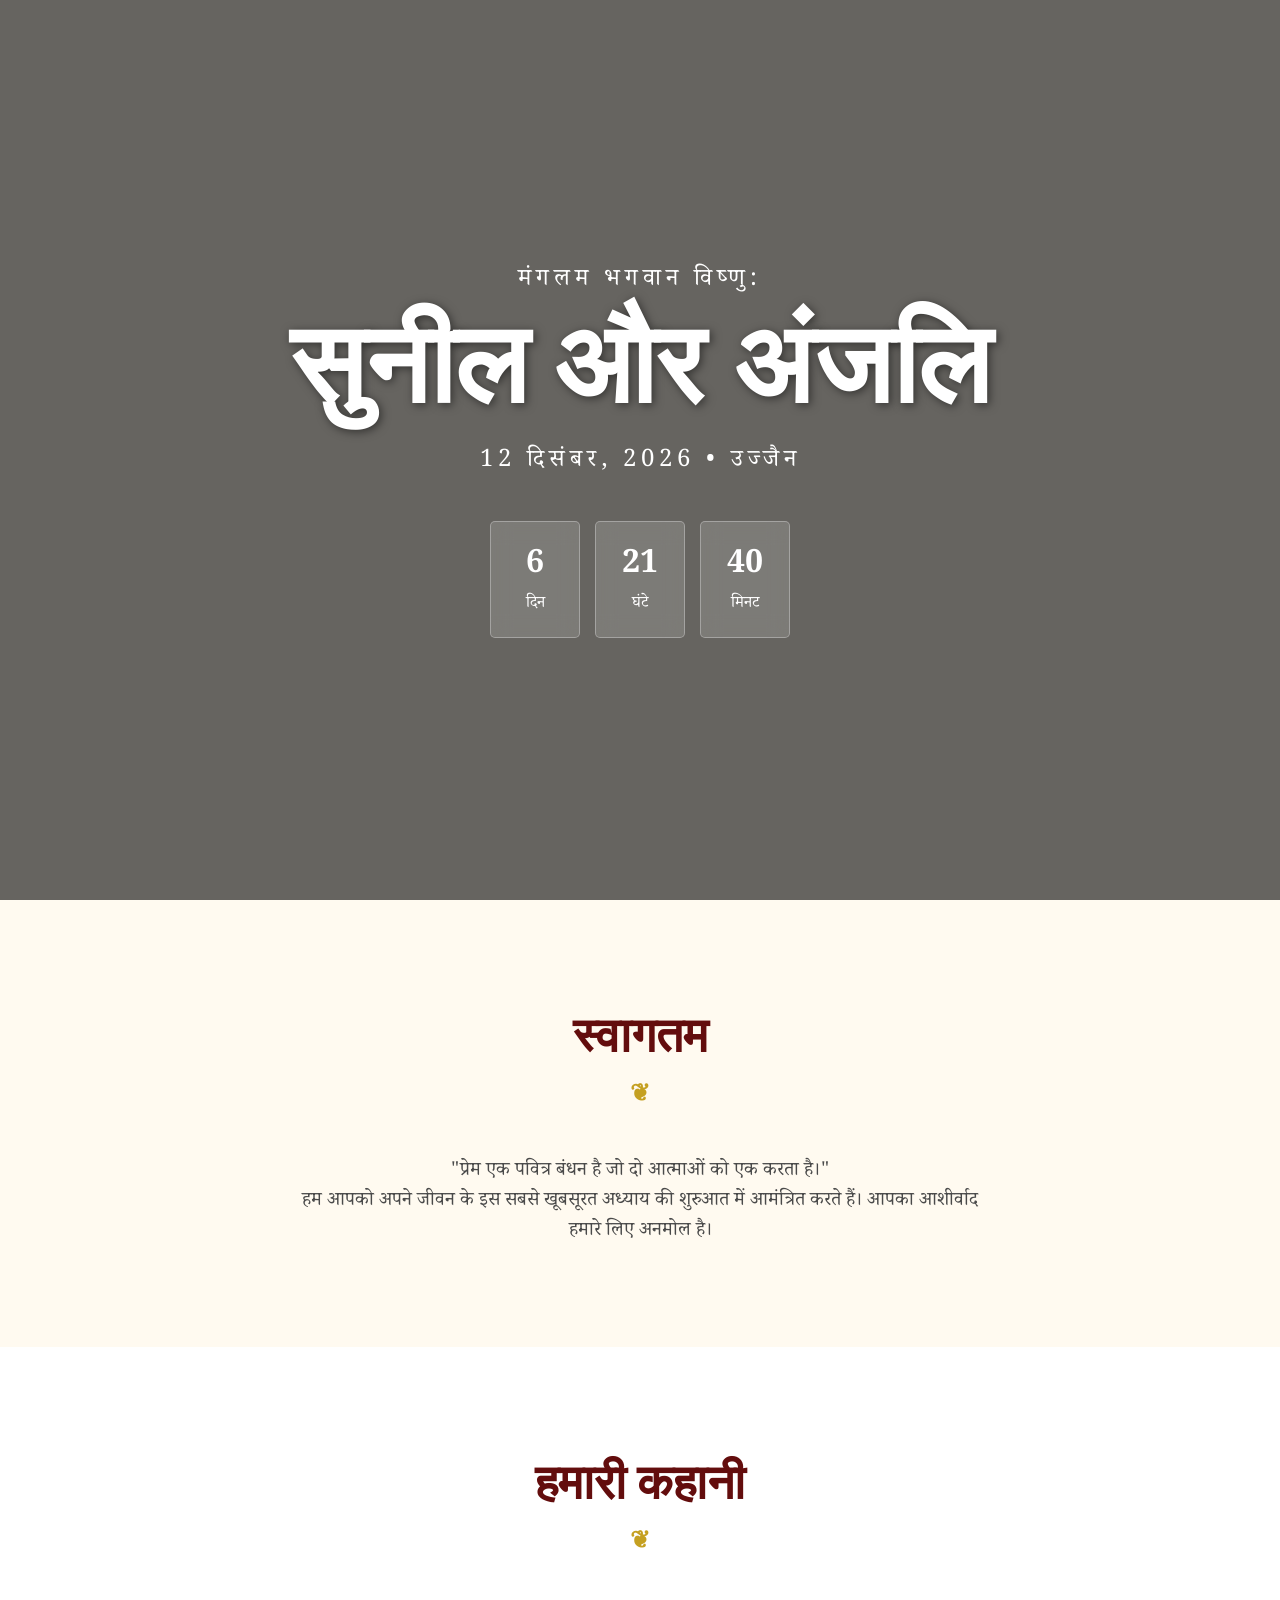
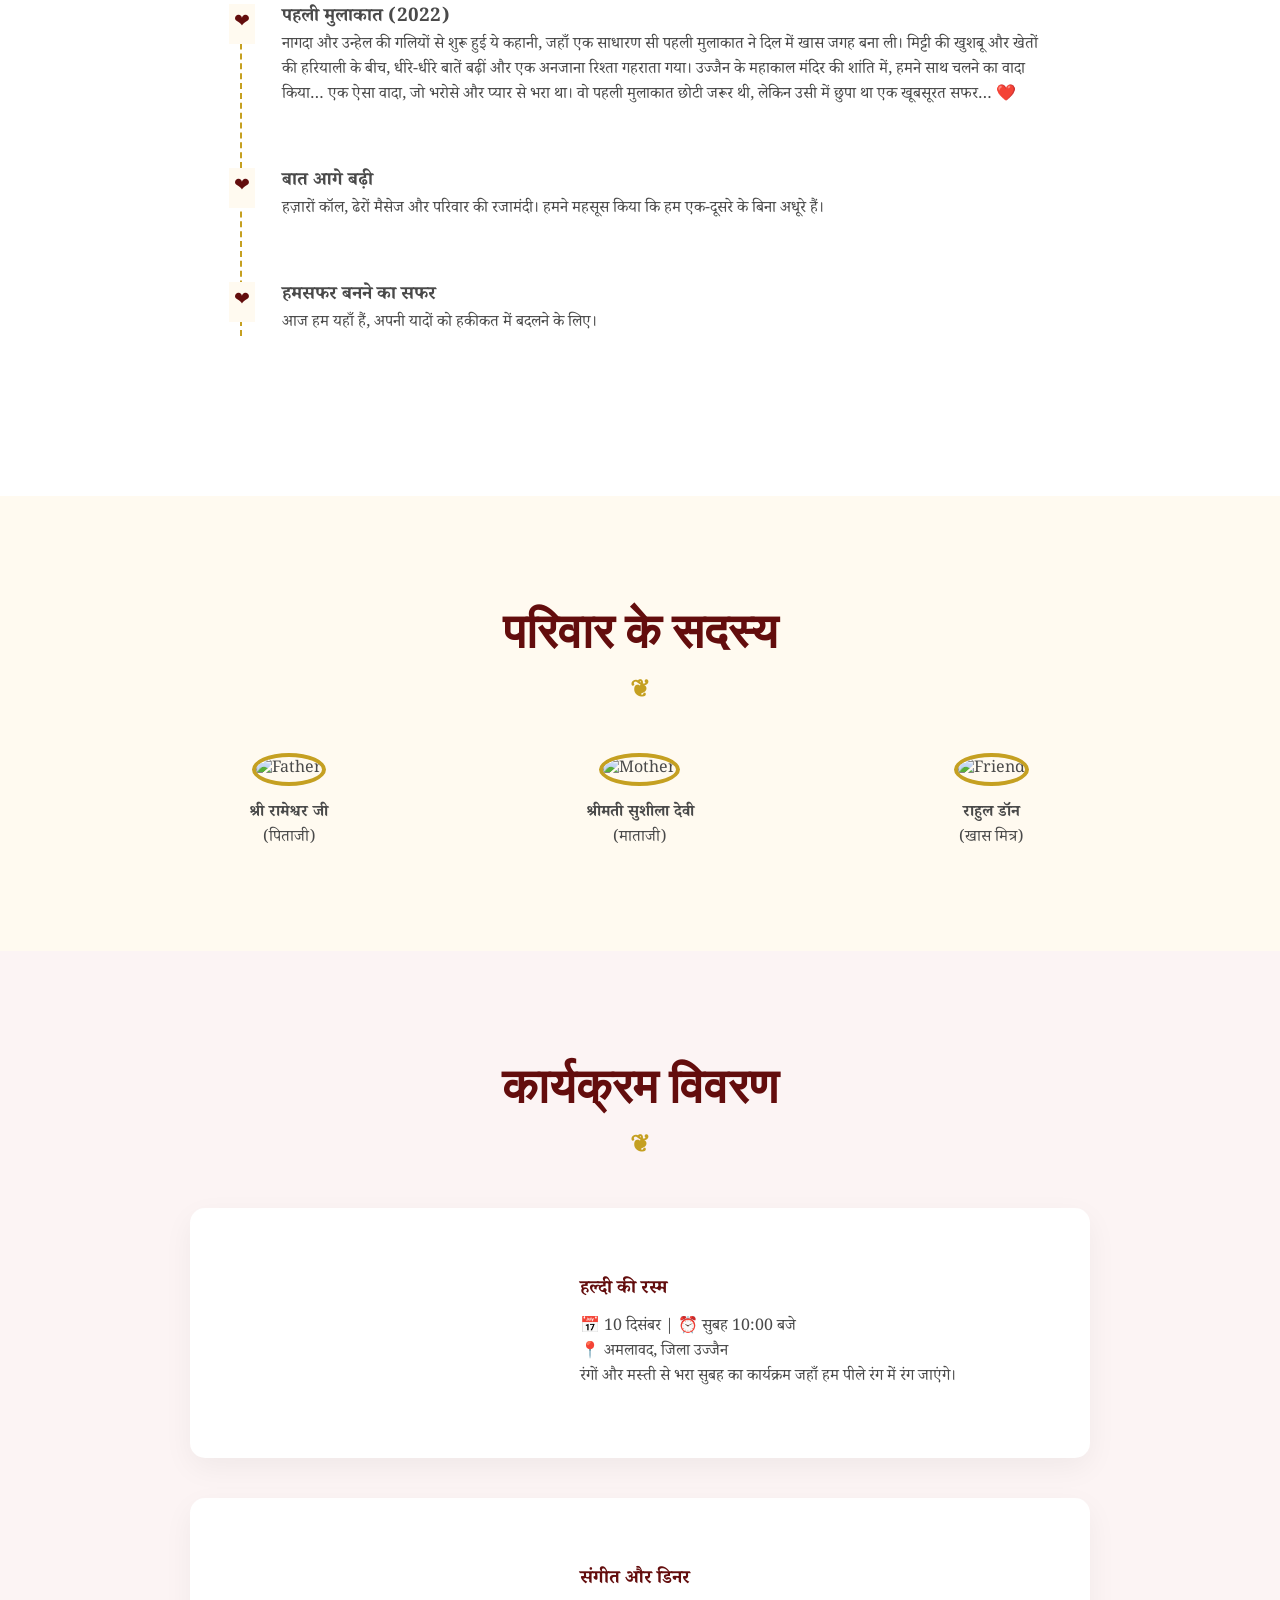
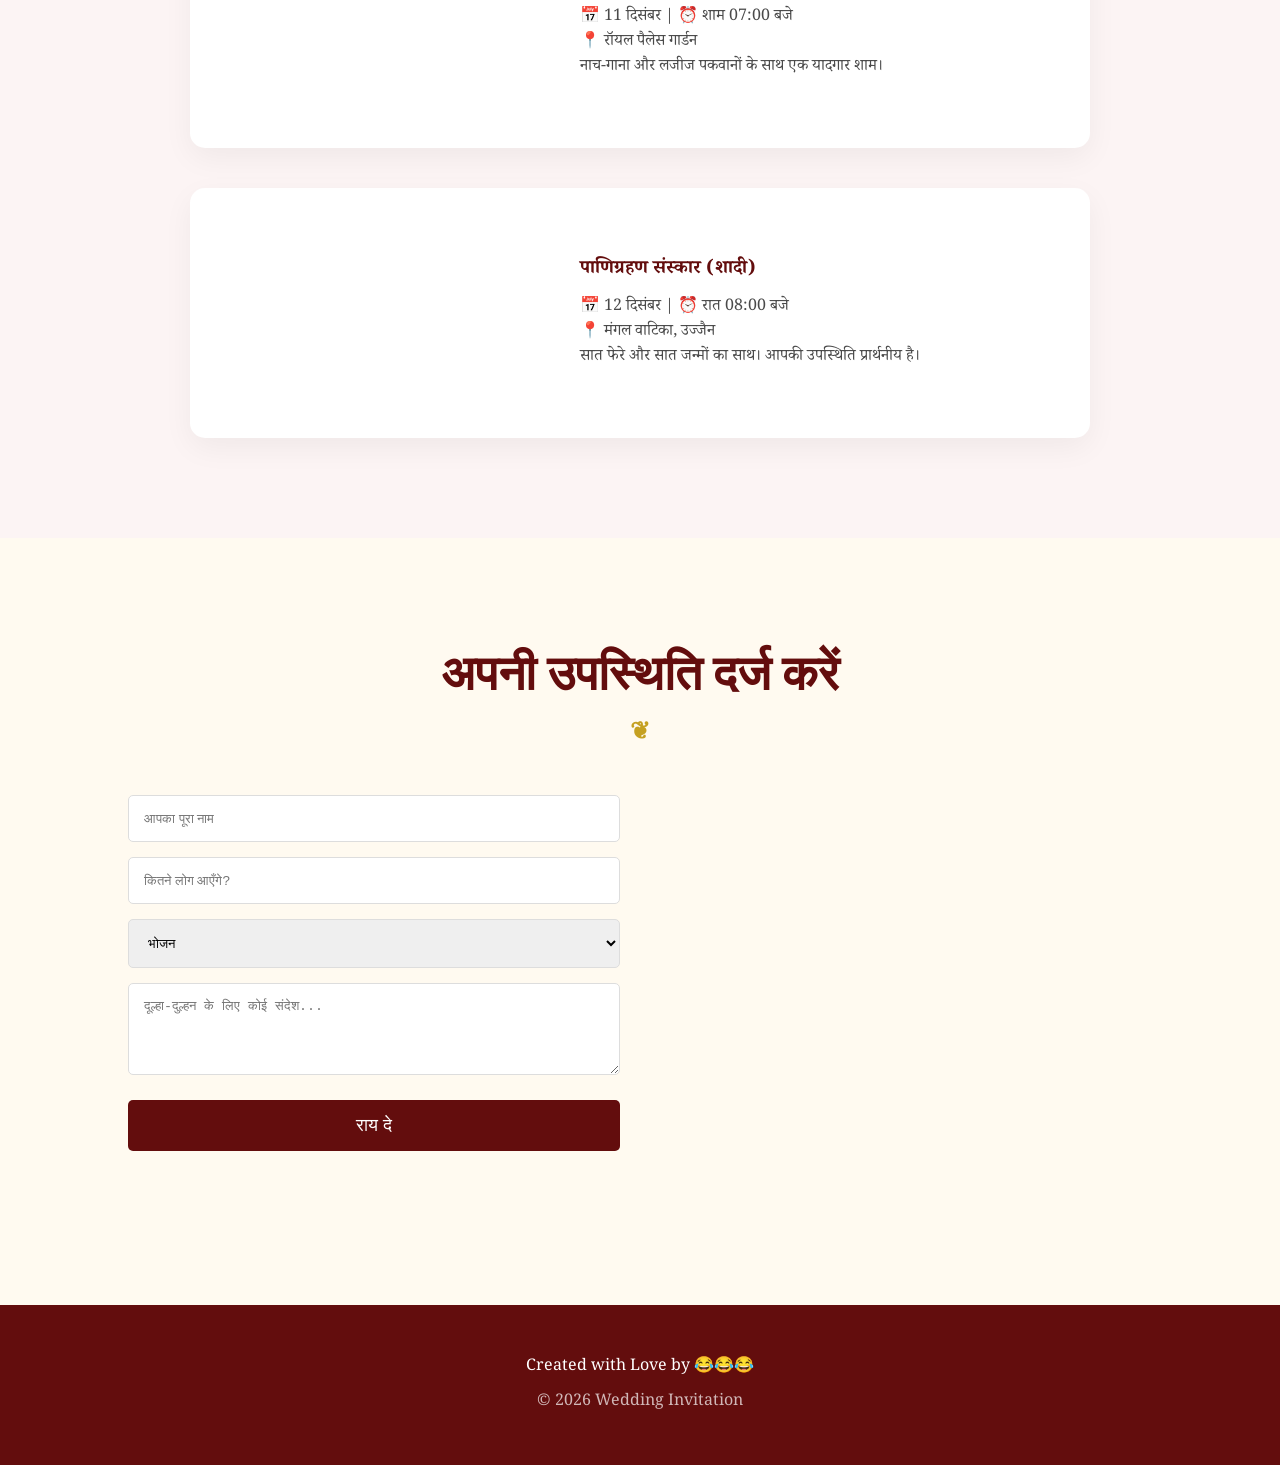
==== index.html @ eeb34772 "Update index.html" ====
<!DOCTYPE html>
<html lang="hi">
<head>
    <meta charset="UTF-8">
    <meta name="viewport" content="width=device-width, initial-scale=1.0">
    <title>The Royal Wedding | Sunil Weds Anjali</title>
    
    <link href="https://fonts.googleapis.com/css2?family=Dancing+Script:wght@700&family=Playfair+Display:ital,wght@0,400;0,700;1,400&family=Noto+Serif+Devanagari:wght@400;700&display=swap" rel="stylesheet">

    <style>
        :root {
            --royal-gold: #C5A021;
            --deep-maroon: #630d0d;
            --cream: #fffaf0;
            --text-gray: #4a4a4a;
        }

        * { margin: 0; padding: 0; box-sizing: border-box; }

        body {
            font-family: 'Noto Serif Devanagari', serif;
            background-color: var(--cream);
            color: var(--text-gray);
            overflow-x: hidden;
            scroll-behavior: smooth;
        }

        /* --- HERO SECTION --- */
        .hero {
            height: 100vh;
            background: linear-gradient(rgba(0,0,0,0.6), rgba(0,0,0,0.6)), 
                        url('https://images.unsplash.com/photo-1519225421980-715cb0215aed?auto=format&fit=crop&w=1500&q=80') center/cover no-repeat fixed;
            display: flex;
            flex-direction: column;
            justify-content: center;
            align-items: center;
            text-align: center;
            color: white;
        }

        .hero h1 {
            font-family: 'Dancing Script', cursive;
            font-size: clamp(3.5rem, 12vw, 7rem);
            margin-bottom: 10px;
            text-shadow: 2px 2px 10px rgba(0,0,0,0.5);
        }

        .hero p { font-size: 1.5rem; letter-spacing: 5px; text-transform: uppercase; }

        /* --- COUNTDOWN --- */
        .countdown-container {
            display: flex;
            gap: 15px;
            margin-top: 40px;
        }
        .time-box {
            background: rgba(255, 255, 255, 0.15);
            padding: 20px;
            border-radius: 5px;
            border: 1px solid rgba(255,255,255,0.3);
            backdrop-filter: blur(10px);
            min-width: 90px;
        }
        .time-box span { font-size: 2rem; font-weight: bold; display: block; }

        /* --- SECTIONS --- */
        section { padding: 100px 10% ; text-align: center; }
        .section-title {
            font-family: 'Playfair Display', serif;
            font-size: 3rem;
            color: var(--deep-maroon);
            margin-bottom: 50px;
        }
        .section-title::after {
            content: "❦";
            display: block;
            font-size: 1.5rem;
            color: var(--royal-gold);
            margin-top: 10px;
        }

        /* --- STORY TIMELINE --- */
        .story-container {
            max-width: 800px;
            margin: auto;
            border-left: 2px dashed var(--royal-gold);
            padding-left: 40px;
            text-align: left;
        }
        .story-item { margin-bottom: 60px; position: relative; }
        .story-item::before {
            content: "❤";
            position: absolute;
            left: -53px;
            top: 0;
            background: var(--cream);
            color: var(--deep-maroon);
            padding: 5px;
            font-size: 1.2rem;
        }

        /* --- FAMILY SECTION --- */
        .family-grid {
            display: grid;
            grid-template-columns: repeat(auto-fit, minmax(200px, 1fr));
            gap: 30px;
        }
        .family-card img {
            width: 150px;
            height: 150px;
            border-radius: 50%;
            border: 4px solid var(--royal-gold);
            margin-bottom: 15px;
            object-fit: cover;
        }

        /* --- EVENTS (LONG LIST) --- */
        .event-list {
            display: flex;
            flex-direction: column;
            gap: 40px;
            max-width: 900px;
            margin: auto;
        }
        .event-row {
            display: flex;
            align-items: center;
            background: white;
            border-radius: 15px;
            overflow: hidden;
            box-shadow: 0 10px 30px rgba(0,0,0,0.05);
            transition: 0.4s;
        }
        .event-row:hover { transform: scale(1.02); }
        .event-img { width: 40%; height: 250px; background: #ddd; }
        .event-info { padding: 30px; text-align: left; width: 60%; }
        .event-info h3 { color: var(--deep-maroon); margin-bottom: 10px; }

        /* --- FORM & MAP --- */
        .contact-flex {
            display: flex;
            flex-wrap: wrap;
            gap: 40px;
            margin-top: 50px;
        }
        .form-side, .map-side { flex: 1; min-width: 300px; }
        input, select, textarea {
            width: 100%; padding: 15px; margin-bottom: 15px;
            border: 1px solid #ddd; border-radius: 5px;
        }
        .btn-submit {
            background: var(--deep-maroon); color: white;
            border: none; padding: 15px 40px; font-size: 1.1rem;
            cursor: pointer; border-radius: 5px; width: 100%;
        }

        /* Mobile Adjustments */
        @media (max-width: 768px) {
            .event-row { flex-direction: column; }
            .event-img, .event-info { width: 100%; }
            .hero h1 { font-size: 3rem; }
        }
    </style>
</head>
<body>

    <header class="hero">
        <p>मंगलम भगवान विष्णु:</p>
        <h1>सुनील और अंजलि</h1>
        <p>12 दिसंबर, 2026 • उज्जैन</p>
        
        <div class="countdown-container">
            <div class="time-box"><span id="days">00</span>दिन</div>
            <div class="time-box"><span id="hours">00</span>घंटे</div>
            <div class="time-box"><span id="mins">00</span>मिनट</div>
        </div>
    </header>

    <section>
        <h2 class="section-title">स्वागतम</h2>
        <p style="font-size: 1.2rem; max-width: 700px; margin: auto;">
            "प्रेम एक पवित्र बंधन है जो दो आत्माओं को एक करता है।" <br>
            हम आपको अपने जीवन के इस सबसे खूबसूरत अध्याय की शुरुआत में आमंत्रित करते हैं। 
            आपका आशीर्वाद हमारे लिए अनमोल है।
        </p>
    </section>

    <section style="background-color: #fff;">
        <h2 class="section-title">हमारी कहानी</h2>
        <div class="story-container">
            <div class="story-item">
                <h3>पहली मुलाकात (2022)</h3>
                <p>नागदा और उन्हेल की गलियों से शुरू हुई ये कहानी,
जहाँ एक साधारण सी पहली मुलाकात ने दिल में खास जगह बना ली।
मिट्टी की खुशबू और खेतों की हरियाली के बीच,
धीरे-धीरे बातें बढ़ीं और एक अनजाना रिश्ता गहराता गया।
उज्जैन के महाकाल मंदिर की शांति में,
हमने साथ चलने का वादा किया…
एक ऐसा वादा, जो भरोसे और प्यार से भरा था।
वो पहली मुलाकात छोटी जरूर थी,
लेकिन उसी में छुपा था एक खूबसूरत सफर… ❤️</p>
            </div>
            <div class="story-item">
                <h3>बात आगे बढ़ी</h3>
                <p>हज़ारों कॉल, ढेरों मैसेज और परिवार की रजामंदी। हमने महसूस किया कि हम एक-दूसरे के बिना अधूरे हैं।</p>
            </div>
            <div class="story-item">
                <h3>हमसफर बनने का सफर</h3>
                <p>आज हम यहाँ हैं, अपनी यादों को हकीकत में बदलने के लिए।</p>
            </div>
        </div>
    </section>

    <section>
        <h2 class="section-title">परिवार के सदस्य</h2>
        <div class="family-grid">
            <div class="family-card">
                <img src="https://via.placeholder.com/150" alt="Father">
                <h4>श्री रामेश्वर जी</h4>
                <p>(पिताजी)</p>
            </div>
            <div class="family-card">
                <img src="https://via.placeholder.com/150" alt="Mother">
                <h4>श्रीमती सुशीला देवी</h4>
                <p>(माताजी)</p>
            </div>
            <div class="family-card">
                <img src="https://via.placeholder.com/150" alt="Friend">
                <h4>राहुल डॉन</h4>
                <p>(खास मित्र)</p>
            </div>
        </div>
    </section>

    <section style="background-color: #fcf4f4;">
        <h2 class="section-title">कार्यक्रम विवरण</h2>
        <div class="event-list">
            
            <div class="event-row">
                <div class="event-img" style="background: url('https://images.unsplash.com/photo-1595191151601-246acc4467ec?auto=format&fit=crop&w=500&q=80') center/cover;"></div>
                <div class="event-info">
                    <h3>हल्दी की रस्म</h3>
                    <p>📅 10 दिसंबर | ⏰ सुबह 10:00 बजे</p>
                    <p>📍 अमलावद, जिला उज्जैन</p>
                    <p>रंगों और मस्ती से भरा सुबह का कार्यक्रम जहाँ हम पीले रंग में रंग जाएंगे।</p>
                </div>
            </div>

            <div class="event-row">
                <div class="event-img" style="background: url('https://images.unsplash.com/photo-1519225421980-715cb0215aed?auto=format&fit=crop&w=500&q=80') center/cover;"></div>
                <div class="event-info">
                    <h3>संगीत और डिनर</h3>
                    <p>📅 11 दिसंबर | ⏰ शाम 07:00 बजे</p>
                    <p>📍 रॉयल पैलेस गार्डन</p>
                    <p>नाच-गाना और लजीज पकवानों के साथ एक यादगार शाम।</p>
                </div>
            </div>

            <div class="event-row">
                <div class="event-img" style="background: url('https://images.unsplash.com/photo-1583939003579-730e3918a45a?auto=format&fit=crop&w=500&q=80') center/cover;"></div>
                <div class="event-info">
                    <h3>पाणिग्रहण संस्कार (शादी)</h3>
                    <p>📅 12 दिसंबर | ⏰ रात 08:00 बजे</p>
                    <p>📍 मंगल वाटिका, उज्जैन</p>
                    <p>सात फेरे और सात जन्मों का साथ। आपकी उपस्थिति प्रार्थनीय है।</p>
                </div>
            </div>

        </div>
    </section>

    <section>
        <h2 class="section-title">अपनी उपस्थिति दर्ज करें</h2>
        <div class="contact-flex">
            <div class="form-side">
                <form id="rsvpForm">
                    <input type="text" placeholder="आपका पूरा नाम" required>
                    <input type="number" placeholder="कितने लोग आएँगे?" required>
                    <select>
                        <option value="Vegetarian">भोजन</option>
                        <option value="Non-Veg">कोई अन्य प्राथमिकता</option>
                    </select>
                    <textarea rows="4" placeholder="दूल्हा-दुल्हन के लिए कोई संदेश..."></textarea>
                    <button type="submit" class="btn-submit">राय दे</button>
                </form>
            </div>
            <div class="map-side">
                <iframe src="https://www.google.com/maps/embed?pb=!1m18!1m12!1m3!1d3671.325519253488!2d75.7600!3d23.1800!2m3!1f0!2f0!3f0!3m2!1i1024!2i768!4f13.1!3m3!1m2!1s0x3963740000000001%3A0x0!2zMjPCsDEwJzQ4LjAiTiA3NcKwNDUnMzYuMCJF!5e0!3m2!1sen!2sin!4v1600000000000!5m2!1sen!2sin" width="100%" height="400" style="border:0; border-radius: 10px;" allowfullscreen="" loading="lazy"></iframe>
            </div>
        </div>
    </section>

    <footer style="padding: 50px; background: var(--deep-maroon); color: white; text-align: center;">
        <p>Created with Love by <strong>😂😂😂</strong></p>
        <p style="margin-top: 10px; opacity: 0.7;">© 2026 Wedding Invitation</p>
    </footer>

    <script>
        // Countdown Logic
        const targetDate = new Date("Dec 12, 2026 20:00:00").getTime();

        setInterval(function() {
            const now = new Date().getTime();
            const diff = targetDate - now;

            const d = Math.floor(diff / (1000 * 60 * 60 * 24));
            const h = Math.floor((diff % (1000 * 60 * 60 * 24)) / (1000 * 60 * 60));
            const m = Math.floor((diff % (1000 * 60 * 60)) / (1000 * 60));

            document.getElementById("days").innerText = d;
            document.getElementById("hours").innerText = h;
            document.getElementById("mins").innerText = m;
        }, 1000);

        document.getElementById('rsvpForm').onsubmit = (e) => {
            e.preventDefault();
            alert("आपका संदेश हमें मिल गया है, धन्यवाद!");
        };
    </script>
</body>
</html>
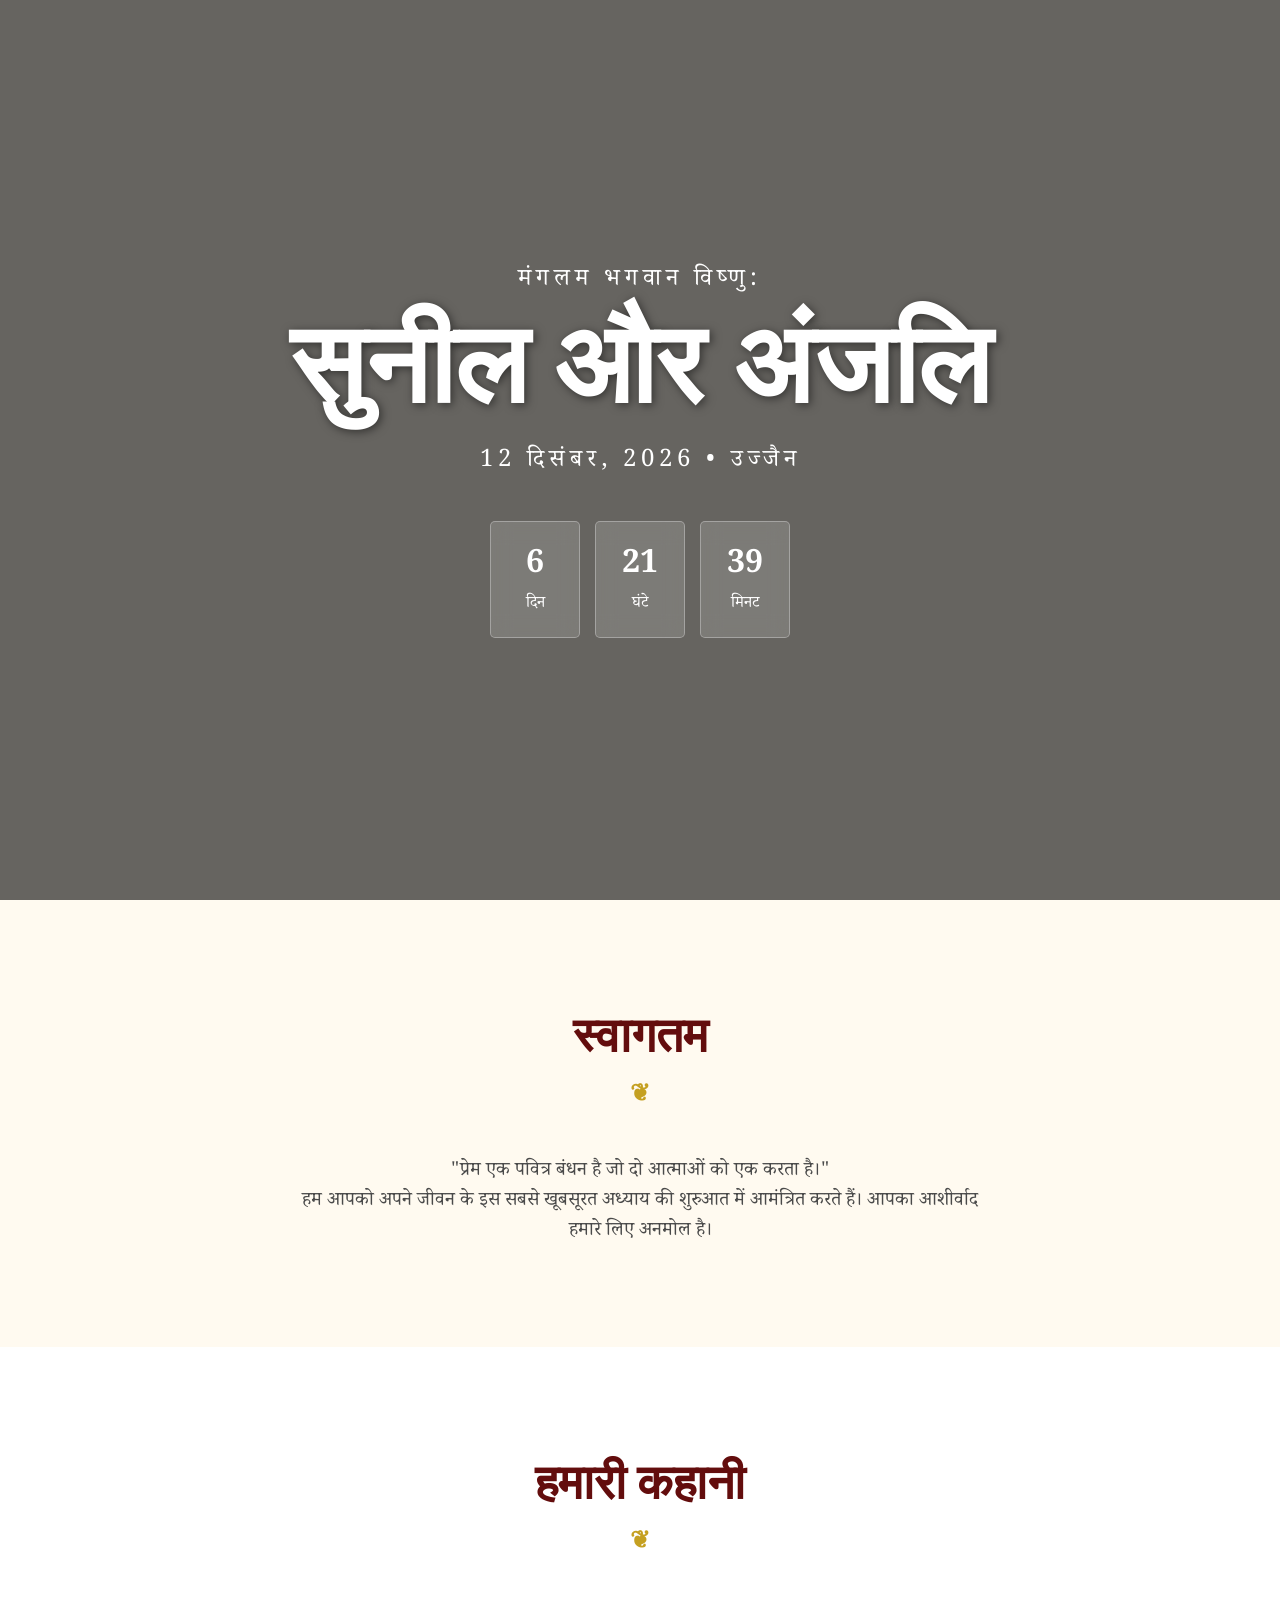
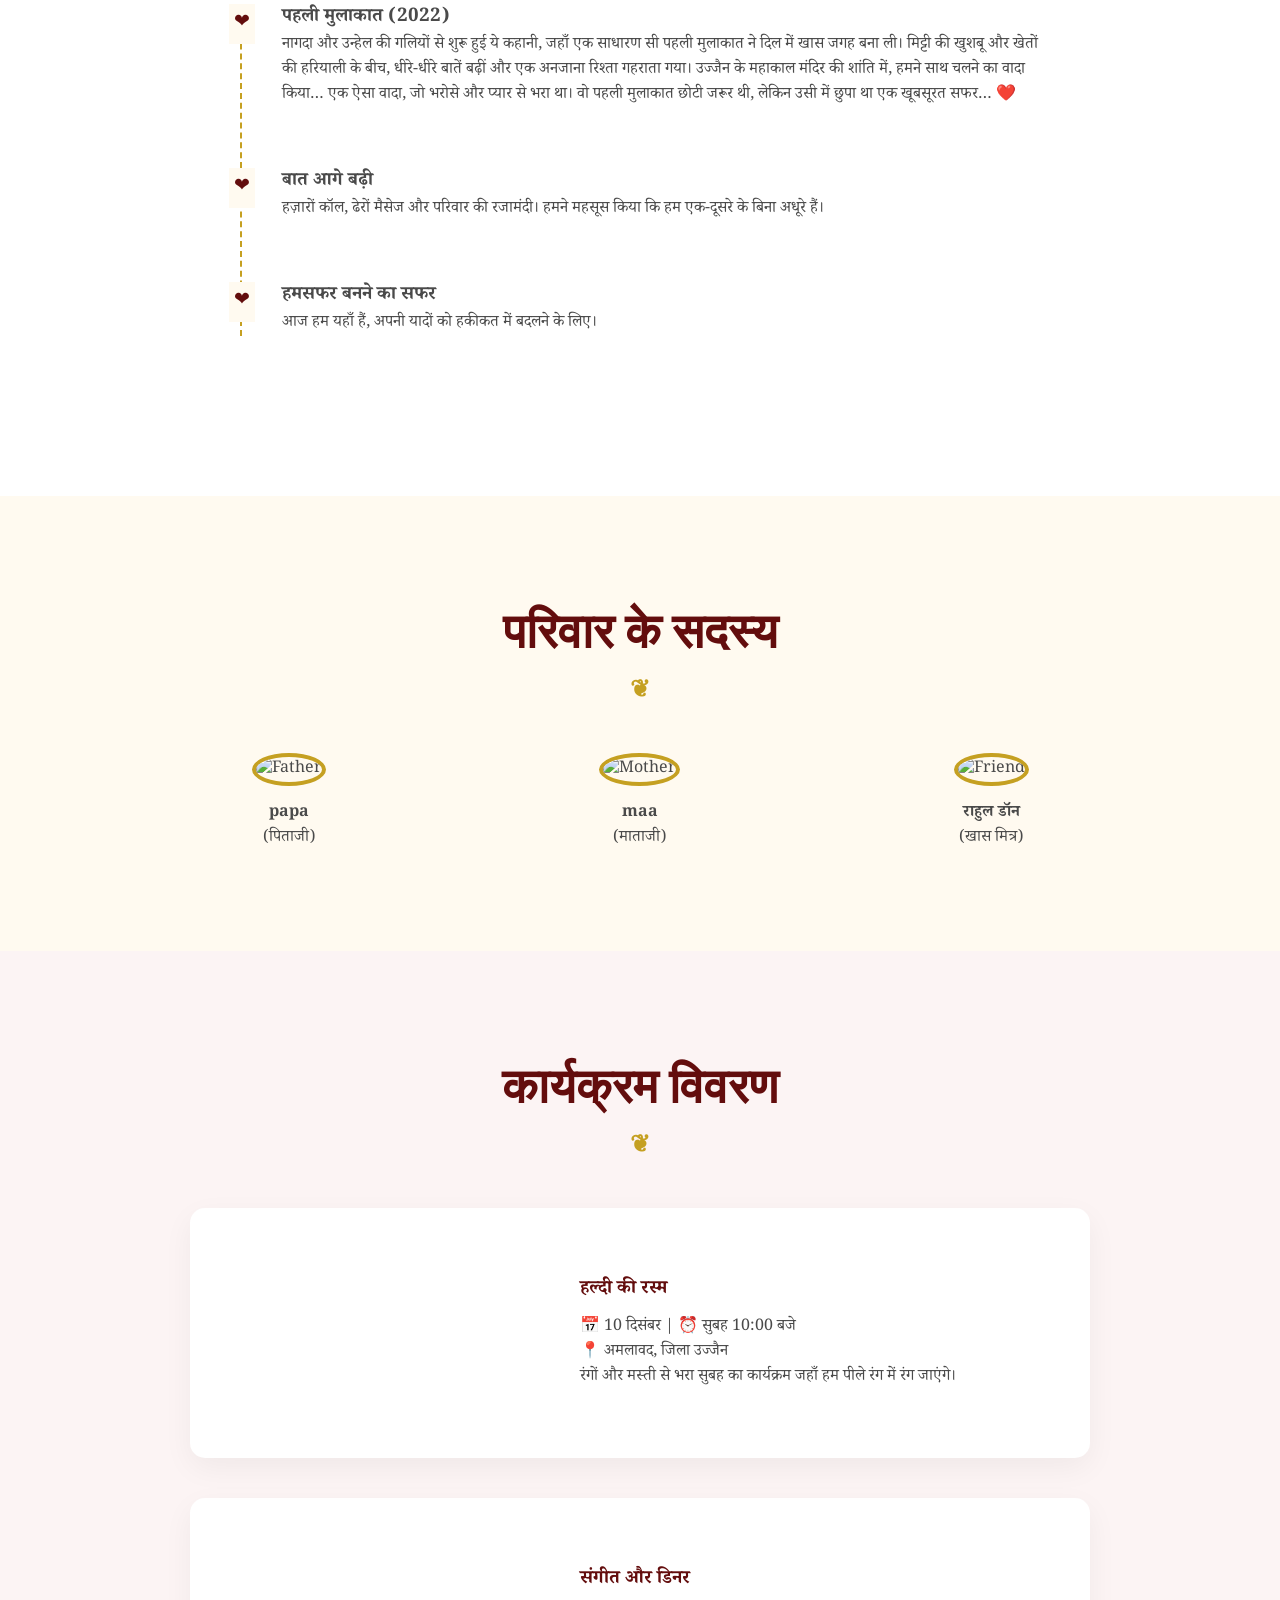
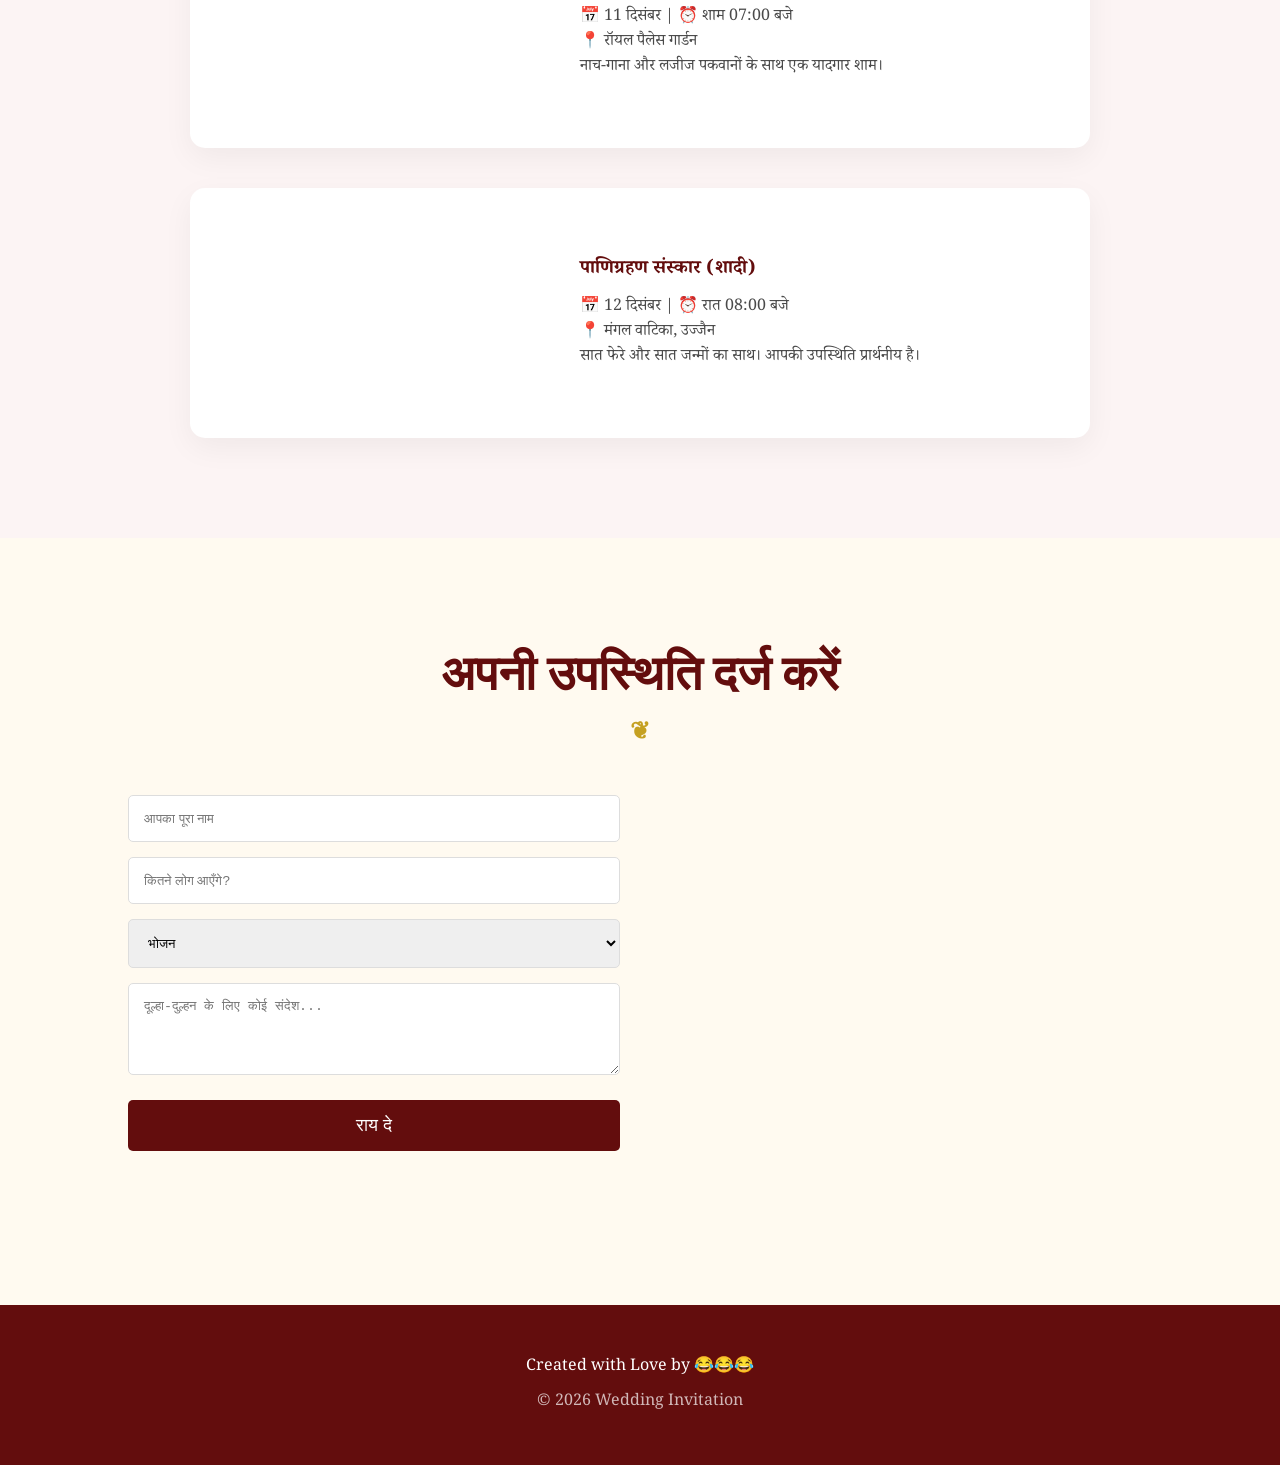
==== commit 85964cde: "Update index.html" ====
--- a/index.html
+++ b/index.html
@@ -216,12 +216,12 @@
         <div class="family-grid">
             <div class="family-card">
                 <img src="https://via.placeholder.com/150" alt="Father">
-                <h4>श्री रामेश्वर जी</h4>
+                <h4>papa</h4>
                 <p>(पिताजी)</p>
             </div>
             <div class="family-card">
                 <img src="https://via.placeholder.com/150" alt="Mother">
-                <h4>श्रीमती सुशीला देवी</h4>
+                <h4>maa</h4>
                 <p>(माताजी)</p>
             </div>
             <div class="family-card">
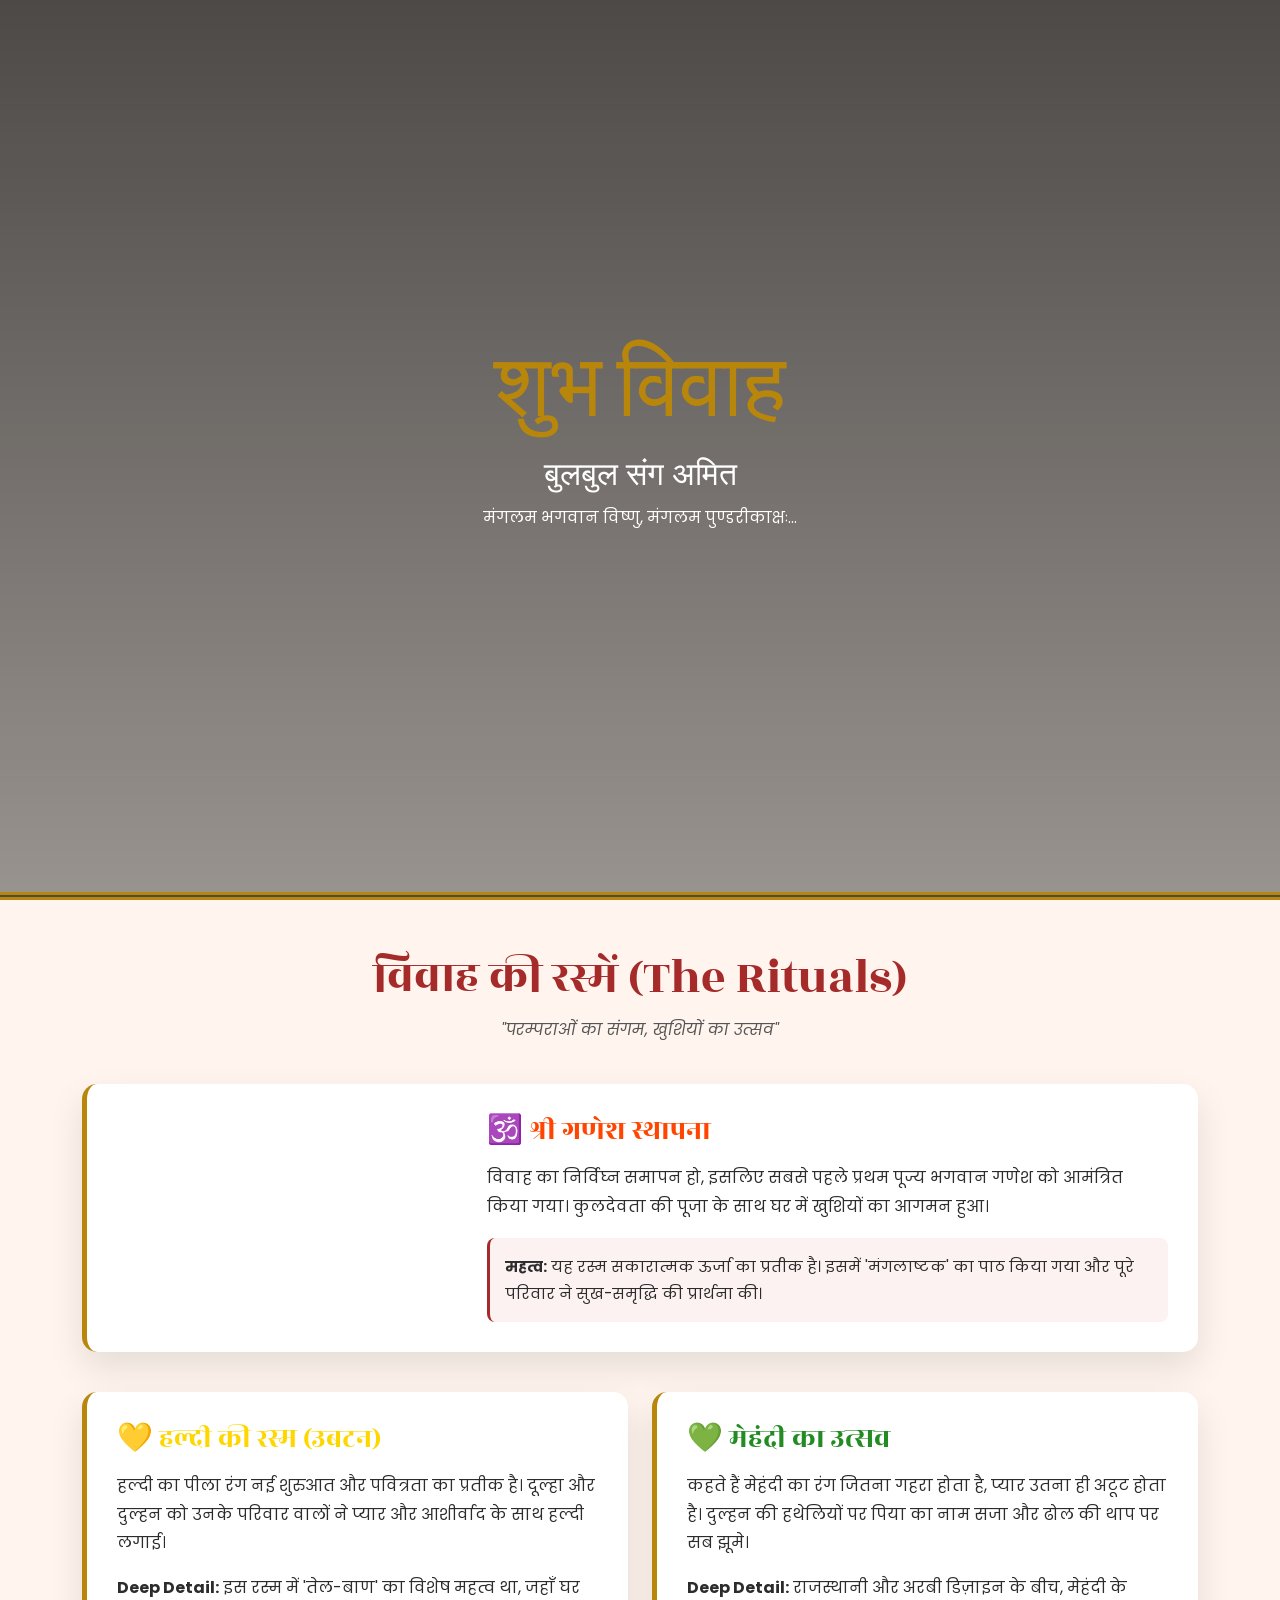
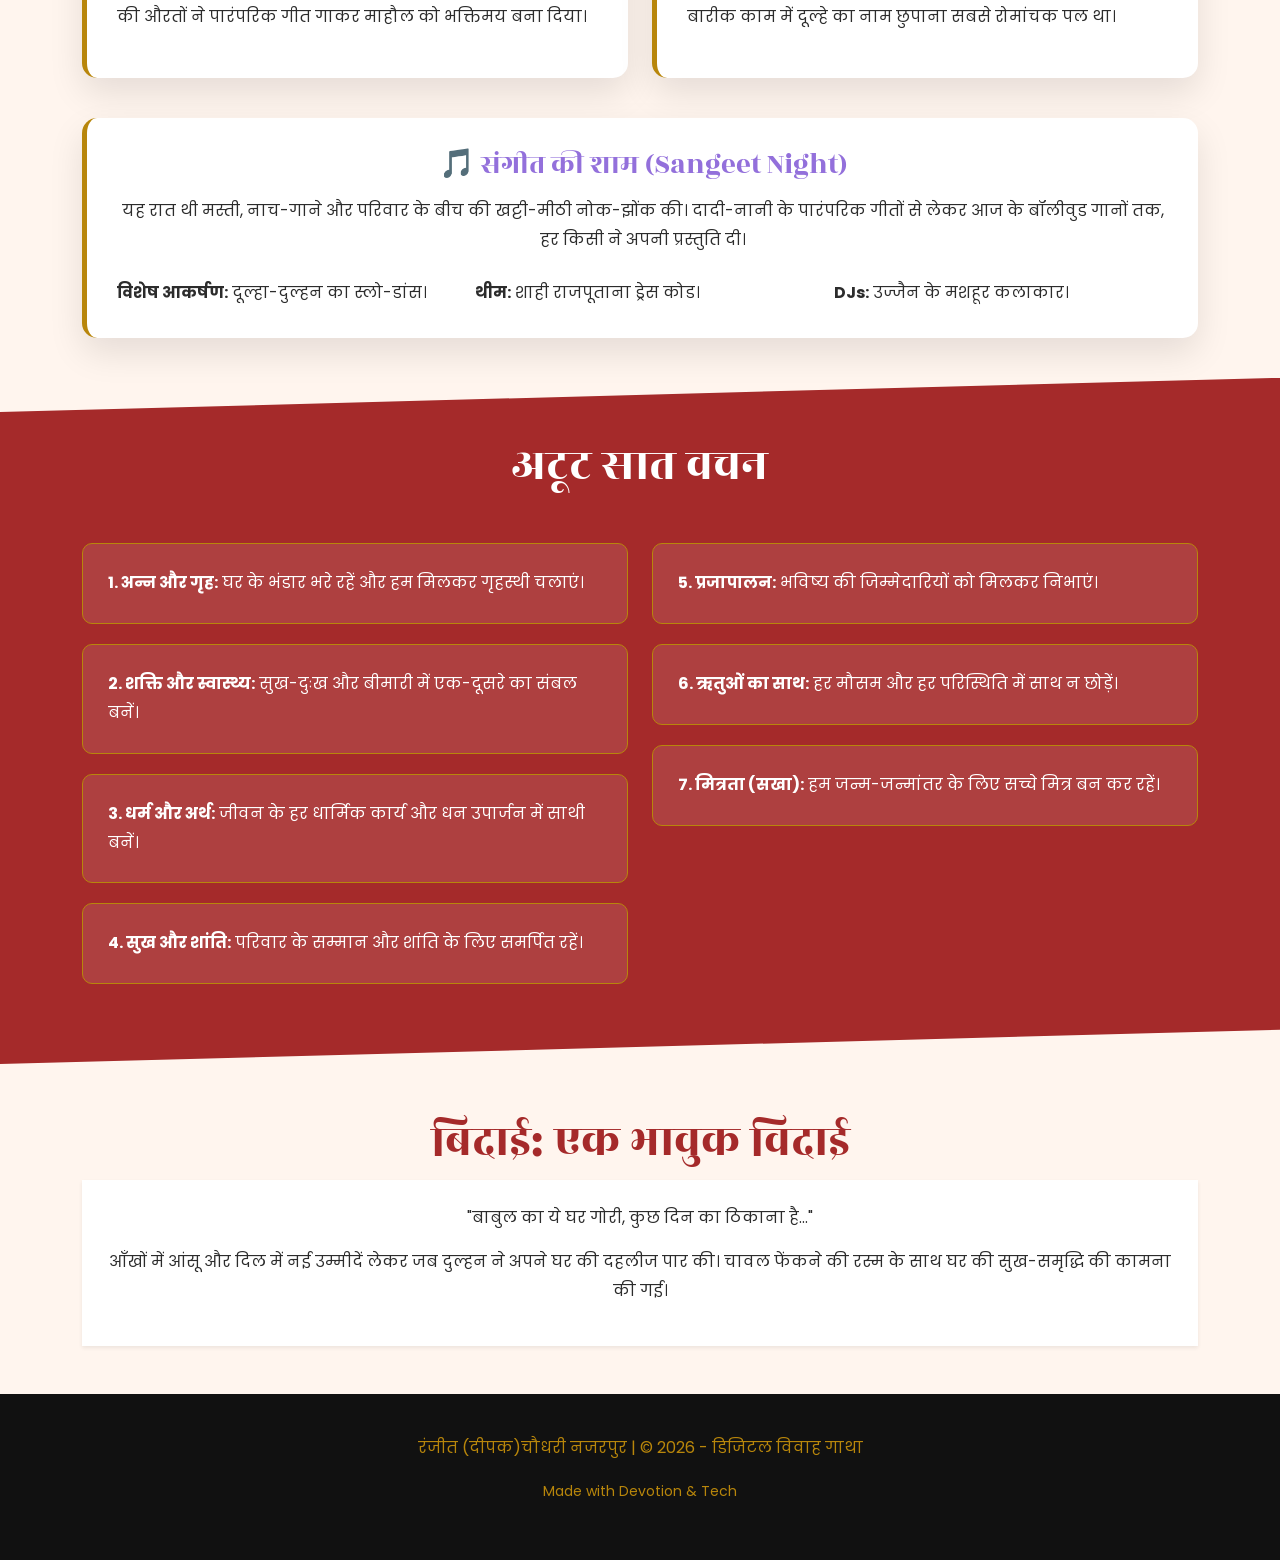
==== commit 6796ade6: "Update index.html" ====
--- a/index.html
+++ b/index.html
@@ -3,319 +3,223 @@
 <head>
     <meta charset="UTF-8">
     <meta name="viewport" content="width=device-width, initial-scale=1.0">
-    <title>The Royal Wedding | Sunil Weds Anjali</title>
+    <title>Vivah Sagar | Ek Shubh Aarambh</title>
     
-    <link href="https://fonts.googleapis.com/css2?family=Dancing+Script:wght@700&family=Playfair+Display:ital,wght@0,400;0,700;1,400&family=Noto+Serif+Devanagari:wght@400;700&display=swap" rel="stylesheet">
+    <link href="https://cdn.jsdelivr.net/npm/bootstrap@5.3.0/dist/css/bootstrap.min.css" rel="stylesheet">
+    <link href="https://fonts.googleapis.com/css2?family=Cinzel:wght@700&family=Great+Vibes&family=Rozha+One&family=Poppins:wght@300;400;600&display=swap" rel="stylesheet">
+    <link href="https://unpkg.com/aos@2.3.1/dist/aos.css" rel="stylesheet">
 
     <style>
         :root {
-            --royal-gold: #C5A021;
-            --deep-maroon: #630d0d;
-            --cream: #fffaf0;
-            --text-gray: #4a4a4a;
-        }
-
-        * { margin: 0; padding: 0; box-sizing: border-box; }
+            --royal-red: #A52A2A;
+            --deep-gold: #B8860B;
+            --haldi-yellow: #FFD700;
+            --mehendi-green: #228B22;
+            --silk-cream: #FFF5EE;
+        }
 
         body {
-            font-family: 'Noto Serif Devanagari', serif;
-            background-color: var(--cream);
-            color: var(--text-gray);
-            overflow-x: hidden;
-            scroll-behavior: smooth;
-        }
-
-        /* --- HERO SECTION --- */
-        .hero {
+            font-family: 'Poppins', sans-serif;
+            background-color: var(--silk-cream);
+            color: #2c2c2c;
+            line-height: 1.8;
+        }
+
+        /* Hero Section */
+        .hero-section {
             height: 100vh;
-            background: linear-gradient(rgba(0,0,0,0.6), rgba(0,0,0,0.6)), 
-                        url('https://images.unsplash.com/photo-1519225421980-715cb0215aed?auto=format&fit=crop&w=1500&q=80') center/cover no-repeat fixed;
-            display: flex;
-            flex-direction: column;
-            justify-content: center;
-            align-items: center;
-            text-align: center;
-            color: white;
-        }
-
-        .hero h1 {
-            font-family: 'Dancing Script', cursive;
-            font-size: clamp(3.5rem, 12vw, 7rem);
-            margin-bottom: 10px;
-            text-shadow: 2px 2px 10px rgba(0,0,0,0.5);
-        }
-
-        .hero p { font-size: 1.5rem; letter-spacing: 5px; text-transform: uppercase; }
-
-        /* --- COUNTDOWN --- */
-        .countdown-container {
-            display: flex;
-            gap: 15px;
-            margin-top: 40px;
-        }
-        .time-box {
-            background: rgba(255, 255, 255, 0.15);
-            padding: 20px;
-            border-radius: 5px;
-            border: 1px solid rgba(255,255,255,0.3);
-            backdrop-filter: blur(10px);
-            min-width: 90px;
-        }
-        .time-box span { font-size: 2rem; font-weight: bold; display: block; }
-
-        /* --- SECTIONS --- */
-        section { padding: 100px 10% ; text-align: center; }
-        .section-title {
-            font-family: 'Playfair Display', serif;
-            font-size: 3rem;
-            color: var(--deep-maroon);
-            margin-bottom: 50px;
-        }
-        .section-title::after {
-            content: "❦";
-            display: block;
-            font-size: 1.5rem;
-            color: var(--royal-gold);
-            margin-top: 10px;
-        }
-
-        /* --- STORY TIMELINE --- */
-        .story-container {
-            max-width: 800px;
-            margin: auto;
-            border-left: 2px dashed var(--royal-gold);
-            padding-left: 40px;
-            text-align: left;
-        }
-        .story-item { margin-bottom: 60px; position: relative; }
-        .story-item::before {
-            content: "❤";
-            position: absolute;
-            left: -53px;
-            top: 0;
-            background: var(--cream);
-            color: var(--deep-maroon);
-            padding: 5px;
-            font-size: 1.2rem;
-        }
-
-        /* --- FAMILY SECTION --- */
-        .family-grid {
-            display: grid;
-            grid-template-columns: repeat(auto-fit, minmax(200px, 1fr));
-            gap: 30px;
-        }
-        .family-card img {
-            width: 150px;
-            height: 150px;
-            border-radius: 50%;
-            border: 4px solid var(--royal-gold);
-            margin-bottom: 15px;
-            object-fit: cover;
-        }
-
-        /* --- EVENTS (LONG LIST) --- */
-        .event-list {
-            display: flex;
-            flex-direction: column;
-            gap: 40px;
-            max-width: 900px;
-            margin: auto;
-        }
-        .event-row {
+            background: linear-gradient(rgba(0,0,0,0.7), rgba(0,0,0,0.4)), 
+                        url('https://images.unsplash.com/photo-1583939003579-730e3918a45a?auto=format&fit=crop&w=1500&q=80');
+            background-size: cover;
+            background-position: center;
             display: flex;
             align-items: center;
+            justify-content: center;
+            text-align: center;
+            color: white;
+            border-bottom: 8px double var(--deep-gold);
+        }
+
+        .hero-title {
+            font-family: 'Great Vibes', cursive;
+            font-size: 5.5rem;
+            color: var(--deep-gold);
+        }
+
+        /* Section Styling */
+        .rasm-header {
+            font-family: 'Rozha One', serif;
+            color: var(--royal-red);
+            text-align: center;
+            font-size: 3rem;
+            margin-top: 50px;
+        }
+
+        .sub-text {
+            text-align: center;
+            font-style: italic;
+            color: #555;
+            margin-bottom: 40px;
+        }
+
+        /* Event Cards with Deep Info */
+        .rasm-card {
             background: white;
             border-radius: 15px;
             overflow: hidden;
-            box-shadow: 0 10px 30px rgba(0,0,0,0.05);
-            transition: 0.4s;
-        }
-        .event-row:hover { transform: scale(1.02); }
-        .event-img { width: 40%; height: 250px; background: #ddd; }
-        .event-info { padding: 30px; text-align: left; width: 60%; }
-        .event-info h3 { color: var(--deep-maroon); margin-bottom: 10px; }
-
-        /* --- FORM & MAP --- */
-        .contact-flex {
-            display: flex;
-            flex-wrap: wrap;
-            gap: 40px;
-            margin-top: 50px;
-        }
-        .form-side, .map-side { flex: 1; min-width: 300px; }
-        input, select, textarea {
-            width: 100%; padding: 15px; margin-bottom: 15px;
-            border: 1px solid #ddd; border-radius: 5px;
-        }
-        .btn-submit {
-            background: var(--deep-maroon); color: white;
-            border: none; padding: 15px 40px; font-size: 1.1rem;
-            cursor: pointer; border-radius: 5px; width: 100%;
-        }
-
-        /* Mobile Adjustments */
-        @media (max-width: 768px) {
-            .event-row { flex-direction: column; }
-            .event-img, .event-info { width: 100%; }
-            .hero h1 { font-size: 3rem; }
+            box-shadow: 0 15px 35px rgba(0,0,0,0.1);
+            margin-bottom: 40px;
+            border-left: 5px solid var(--deep-gold);
+        }
+
+        .rasm-info { padding: 30px; }
+        
+        .rasm-title {
+            font-family: 'Rozha One', serif;
+            font-size: 1.8rem;
+            margin-bottom: 15px;
+        }
+
+        .highlight-box {
+            background: #fdf2f2;
+            padding: 15px;
+            border-radius: 8px;
+            font-size: 0.95rem;
+            border-left: 3px solid var(--royal-red);
+            margin-top: 15px;
+        }
+
+        /* Vachan Interactive Section */
+        .vachan-wrapper {
+            background: var(--royal-red);
+            color: white;
+            padding: 60px 0;
+            clip-path: polygon(0 5%, 100% 0, 100% 95%, 0 100%);
+        }
+
+        .vachan-item {
+            background: rgba(255,255,255,0.1);
+            padding: 25px;
+            border: 1px solid var(--deep-gold);
+            border-radius: 10px;
+            margin-bottom: 20px;
+            transition: 0.3s;
+        }
+
+        .vachan-item:hover {
+            background: var(--deep-gold);
+            color: black;
+        }
+
+        footer {
+            background: #111;
+            color: var(--deep-gold);
+            padding: 40px;
+            text-align: center;
         }
     </style>
 </head>
 <body>
 
-    <header class="hero">
-        <p>मंगलम भगवान विष्णु:</p>
-        <h1>सुनील और अंजलि</h1>
-        <p>12 दिसंबर, 2026 • उज्जैन</p>
-        
-        <div class="countdown-container">
-            <div class="time-box"><span id="days">00</span>दिन</div>
-            <div class="time-box"><span id="hours">00</span>घंटे</div>
-            <div class="time-box"><span id="mins">00</span>मिनट</div>
-        </div>
-    </header>
-
-    <section>
-        <h2 class="section-title">स्वागतम</h2>
-        <p style="font-size: 1.2rem; max-width: 700px; margin: auto;">
-            "प्रेम एक पवित्र बंधन है जो दो आत्माओं को एक करता है।" <br>
-            हम आपको अपने जीवन के इस सबसे खूबसूरत अध्याय की शुरुआत में आमंत्रित करते हैं। 
-            आपका आशीर्वाद हमारे लिए अनमोल है।
-        </p>
+    <section class="hero-section">
+        <div data-aos="zoom-out" data-aos-duration="2500">
+            <h1 class="hero-title">शुभ विवाह</h1>
+            <h2 style="font-family: 'Cinzel';">बुलबुल संग अमित </h2>
+            <p>मंगलम भगवान विष्णु, मंगलम पुण्डरीकाक्षः...</p>
+        </div>
     </section>
 
-    <section style="background-color: #fff;">
-        <h2 class="section-title">हमारी कहानी</h2>
-        <div class="story-container">
-            <div class="story-item">
-                <h3>पहली मुलाकात (2022)</h3>
-                <p>नागदा और उन्हेल की गलियों से शुरू हुई ये कहानी,
-जहाँ एक साधारण सी पहली मुलाकात ने दिल में खास जगह बना ली।
-मिट्टी की खुशबू और खेतों की हरियाली के बीच,
-धीरे-धीरे बातें बढ़ीं और एक अनजाना रिश्ता गहराता गया।
-उज्जैन के महाकाल मंदिर की शांति में,
-हमने साथ चलने का वादा किया…
-एक ऐसा वादा, जो भरोसे और प्यार से भरा था।
-वो पहली मुलाकात छोटी जरूर थी,
-लेकिन उसी में छुपा था एक खूबसूरत सफर… ❤️</p>
-            </div>
-            <div class="story-item">
-                <h3>बात आगे बढ़ी</h3>
-                <p>हज़ारों कॉल, ढेरों मैसेज और परिवार की रजामंदी। हमने महसूस किया कि हम एक-दूसरे के बिना अधूरे हैं।</p>
-            </div>
-            <div class="story-item">
-                <h3>हमसफर बनने का सफर</h3>
-                <p>आज हम यहाँ हैं, अपनी यादों को हकीकत में बदलने के लिए।</p>
+    <div class="container">
+        <h2 class="rasm-header">विवाह की रस्में (The Rituals)</h2>
+        <p class="sub-text">"परम्पराओं का संगम, खुशियों का उत्सव"</p>
+
+        <div class="row">
+            <div class="col-md-12" data-aos="fade-up">
+                <div class="rasm-card">
+                    <div class="row g-0">
+                        <div class="col-md-4" style="background: url('https://images.unsplash.com/photo-1567591974574-e8627d70e28a?auto=format&fit=crop&w=500&q=80') center/cover;"></div>
+                        <div class="col-md-8 rasm-info">
+                            <h3 class="rasm-title" style="color: #ff4500;">🕉️ श्री गणेश स्थापना</h3>
+                            <p>विवाह का निर्विघ्न समापन हो, इसलिए सबसे पहले प्रथम पूज्य भगवान गणेश को आमंत्रित किया गया। कुलदेवता की पूजा के साथ घर में खुशियों का आगमन हुआ।</p>
+                            <div class="highlight-box">
+                                <strong>महत्व:</strong> यह रस्म सकारात्मक ऊर्जा का प्रतीक है। इसमें 'मंगलाष्टक' का पाठ किया गया और पूरे परिवार ने सुख-समृद्धि की प्रार्थना की।
+                            </div>
+                        </div>
+                    </div>
+                </div>
+            </div>
+
+            <div class="col-md-6" data-aos="fade-right">
+                <div class="rasm-card">
+                    <div class="rasm-info">
+                        <h3 class="rasm-title" style="color: var(--haldi-yellow);">💛 हल्दी की रस्म (उबटन)</h3>
+                        <p>हल्दी का पीला रंग नई शुरुआत और पवित्रता का प्रतीक है। दूल्हा और दुल्हन को उनके परिवार वालों ने प्यार और आशीर्वाद के साथ हल्दी लगाई।</p>
+                        <p><strong>Deep Detail:</strong> इस रस्म में 'तेल-बाण' का विशेष महत्व था, जहाँ घर की औरतों ने पारंपरिक गीत गाकर माहौल को भक्तिमय बना दिया।</p>
+                    </div>
+                </div>
+            </div>
+
+            <div class="col-md-6" data-aos="fade-left">
+                <div class="rasm-card">
+                    <div class="rasm-info">
+                        <h3 class="rasm-title" style="color: var(--mehendi-green);">💚 मेहंदी का उत्सव</h3>
+                        <p>कहते हैं मेहंदी का रंग जितना गहरा होता है, प्यार उतना ही अटूट होता है। दुल्हन की हथेलियों पर पिया का नाम सजा और ढोल की थाप पर सब झूमे।</p>
+                        <p><strong>Deep Detail:</strong> राजस्थानी और अरबी डिज़ाइन के बीच, मेहंदी के बारीक काम में दूल्हे का नाम छुपाना सबसे रोमांचक पल था।</p>
+                    </div>
+                </div>
+            </div>
+
+            <div class="col-md-12" data-aos="zoom-in">
+                <div class="rasm-card">
+                    <div class="rasm-info text-center">
+                        <h3 class="rasm-title" style="color: #9370DB;">🎵 संगीत की शाम (Sangeet Night)</h3>
+                        <p>यह रात थी मस्ती, नाच-गाने और परिवार के बीच की खट्टी-मीठी नोक-झोंक की। दादी-नानी के पारंपरिक गीतों से लेकर आज के बॉलीवुड गानों तक, हर किसी ने अपनी प्रस्तुति दी।</p>
+                        <div class="row text-start mt-4">
+                            <div class="col-md-4"><b>विशेष आकर्षण:</b> दूल्हा-दुल्हन का स्लो-डांस।</div>
+                            <div class="col-md-4"><b>थीम:</b> शाही राजपूताना ड्रेस कोड।</div>
+                            <div class="col-md-4"><b>DJs:</b> उज्जैन के मशहूर कलाकार।</div>
+                        </div>
+                    </div>
+                </div>
+            </div>
+        </div>
+    </div>
+
+    <section class="vachan-wrapper section-padding">
+        <div class="container">
+            <h2 class="text-center mb-5" style="font-family: 'Rozha One'; font-size: 3rem;">अटूट सात वचन</h2>
+            <div class="row">
+                <div class="col-md-6" data-aos="fade-right">
+                    <div class="vachan-item"><b>1. अन्न और गृह:</b> घर के भंडार भरे रहें और हम मिलकर गृहस्थी चलाएं।</div>
+                    <div class="vachan-item"><b>2. शक्ति और स्वास्थ्य:</b> सुख-दुःख और बीमारी में एक-दूसरे का संबल बनें।</div>
+                    <div class="vachan-item"><b>3. धर्म और अर्थ:</b> जीवन के हर धार्मिक कार्य और धन उपार्जन में साथी बनें।</div>
+                    <div class="vachan-item"><b>4. सुख और शांति:</b> परिवार के सम्मान और शांति के लिए समर्पित रहें।</div>
+                </div>
+                <div class="col-md-6" data-aos="fade-left">
+                    <div class="vachan-item"><b>5. प्रजापालन:</b> भविष्य की जिम्मेदारियों को मिलकर निभाएं।</div>
+                    <div class="vachan-item"><b>6. ऋतुओं का साथ:</b> हर मौसम और हर परिस्थिति में साथ न छोड़ें।</div>
+                    <div class="vachan-item"><b>7. मित्रता (सखा):</b> हम जन्म-जन्मांतर के लिए सच्चे मित्र बन कर रहें।</div>
+                </div>
             </div>
         </div>
     </section>
 
-    <section>
-        <h2 class="section-title">परिवार के सदस्य</h2>
-        <div class="family-grid">
-            <div class="family-card">
-                <img src="https://via.placeholder.com/150" alt="Father">
-                <h4>papa</h4>
-                <p>(पिताजी)</p>
-            </div>
-            <div class="family-card">
-                <img src="https://via.placeholder.com/150" alt="Mother">
-                <h4>maa</h4>
-                <p>(माताजी)</p>
-            </div>
-            <div class="family-card">
-                <img src="https://via.placeholder.com/150" alt="Friend">
-                <h4>राहुल डॉन</h4>
-                <p>(खास मित्र)</p>
-            </div>
+    <section class="container section-padding mt-5 mb-5" data-aos="fade-up">
+        <h2 class="rasm-header">बिदाई: एक भावुक विदाई</h2>
+        <div class="p-4 bg-white border-radius-15 shadow-sm text-center">
+            <p>"बाबुल का ये घर गोरी, कुछ दिन का ठिकाना है..."</p>
+            <p>आँखों में आंसू और दिल में नई उम्मीदें लेकर जब दुल्हन ने अपने घर की दहलीज पार की। चावल फेंकने की रस्म के साथ घर की सुख-समृद्धि की कामना की गई।</p>
         </div>
     </section>
 
-    <section style="background-color: #fcf4f4;">
-        <h2 class="section-title">कार्यक्रम विवरण</h2>
-        <div class="event-list">
-            
-            <div class="event-row">
-                <div class="event-img" style="background: url('https://images.unsplash.com/photo-1595191151601-246acc4467ec?auto=format&fit=crop&w=500&q=80') center/cover;"></div>
-                <div class="event-info">
-                    <h3>हल्दी की रस्म</h3>
-                    <p>📅 10 दिसंबर | ⏰ सुबह 10:00 बजे</p>
-                    <p>📍 अमलावद, जिला उज्जैन</p>
-                    <p>रंगों और मस्ती से भरा सुबह का कार्यक्रम जहाँ हम पीले रंग में रंग जाएंगे।</p>
-                </div>
-            </div>
-
-            <div class="event-row">
-                <div class="event-img" style="background: url('https://images.unsplash.com/photo-1519225421980-715cb0215aed?auto=format&fit=crop&w=500&q=80') center/cover;"></div>
-                <div class="event-info">
-                    <h3>संगीत और डिनर</h3>
-                    <p>📅 11 दिसंबर | ⏰ शाम 07:00 बजे</p>
-                    <p>📍 रॉयल पैलेस गार्डन</p>
-                    <p>नाच-गाना और लजीज पकवानों के साथ एक यादगार शाम।</p>
-                </div>
-            </div>
-
-            <div class="event-row">
-                <div class="event-img" style="background: url('https://images.unsplash.com/photo-1583939003579-730e3918a45a?auto=format&fit=crop&w=500&q=80') center/cover;"></div>
-                <div class="event-info">
-                    <h3>पाणिग्रहण संस्कार (शादी)</h3>
-                    <p>📅 12 दिसंबर | ⏰ रात 08:00 बजे</p>
-                    <p>📍 मंगल वाटिका, उज्जैन</p>
-                    <p>सात फेरे और सात जन्मों का साथ। आपकी उपस्थिति प्रार्थनीय है।</p>
-                </div>
-            </div>
-
-        </div>
-    </section>
-
-    <section>
-        <h2 class="section-title">अपनी उपस्थिति दर्ज करें</h2>
-        <div class="contact-flex">
-            <div class="form-side">
-                <form id="rsvpForm">
-                    <input type="text" placeholder="आपका पूरा नाम" required>
-                    <input type="number" placeholder="कितने लोग आएँगे?" required>
-                    <select>
-                        <option value="Vegetarian">भोजन</option>
-                        <option value="Non-Veg">कोई अन्य प्राथमिकता</option>
-                    </select>
-                    <textarea rows="4" placeholder="दूल्हा-दुल्हन के लिए कोई संदेश..."></textarea>
-                    <button type="submit" class="btn-submit">राय दे</button>
-                </form>
-            </div>
-            <div class="map-side">
-                <iframe src="https://www.google.com/maps/embed?pb=!1m18!1m12!1m3!1d3671.325519253488!2d75.7600!3d23.1800!2m3!1f0!2f0!3f0!3m2!1i1024!2i768!4f13.1!3m3!1m2!1s0x3963740000000001%3A0x0!2zMjPCsDEwJzQ4LjAiTiA3NcKwNDUnMzYuMCJF!5e0!3m2!1sen!2sin!4v1600000000000!5m2!1sen!2sin" width="100%" height="400" style="border:0; border-radius: 10px;" allowfullscreen="" loading="lazy"></iframe>
-            </div>
-        </div>
-    </section>
-
-    <footer style="padding: 50px; background: var(--deep-maroon); color: white; text-align: center;">
-        <p>Created with Love by <strong>😂😂😂</strong></p>
-        <p style="margin-top: 10px; opacity: 0.7;">© 2026 Wedding Invitation</p>
+    <footer>
+        <p> रंजीत (दीपक)चौधरी नजरपुर | © 2026 - डिजिटल विवाह गाथा</p>
+        <p class="small">Made with Devotion & Tech</p>
     </footer>
 
+    <script src="https://unpkg.com/aos@2.3.1/dist/aos.js"></script>
     <script>
-        // Countdown Logic
-        const targetDate = new Date("Dec 12, 2026 20:00:00").getTime();
-
-        setInterval(function() {
-            const now = new Date().getTime();
-            const diff = targetDate - now;
-
-            const d = Math.floor(diff / (1000 * 60 * 60 * 24));
-            const h = Math.floor((diff % (1000 * 60 * 60 * 24)) / (1000 * 60 * 60));
-            const m = Math.floor((diff % (1000 * 60 * 60)) / (1000 * 60));
-
-            document.getElementById("days").innerText = d;
-            document.getElementById("hours").innerText = h;
-            document.getElementById("mins").innerText = m;
-        }, 1000);
-
-        document.getElementById('rsvpForm').onsubmit = (e) => {
-            e.preventDefault();
-            alert("आपका संदेश हमें मिल गया है, धन्यवाद!");
-        };
+        AOS.init({ duration: 1200 });
     </script>
 </body>
 </html>
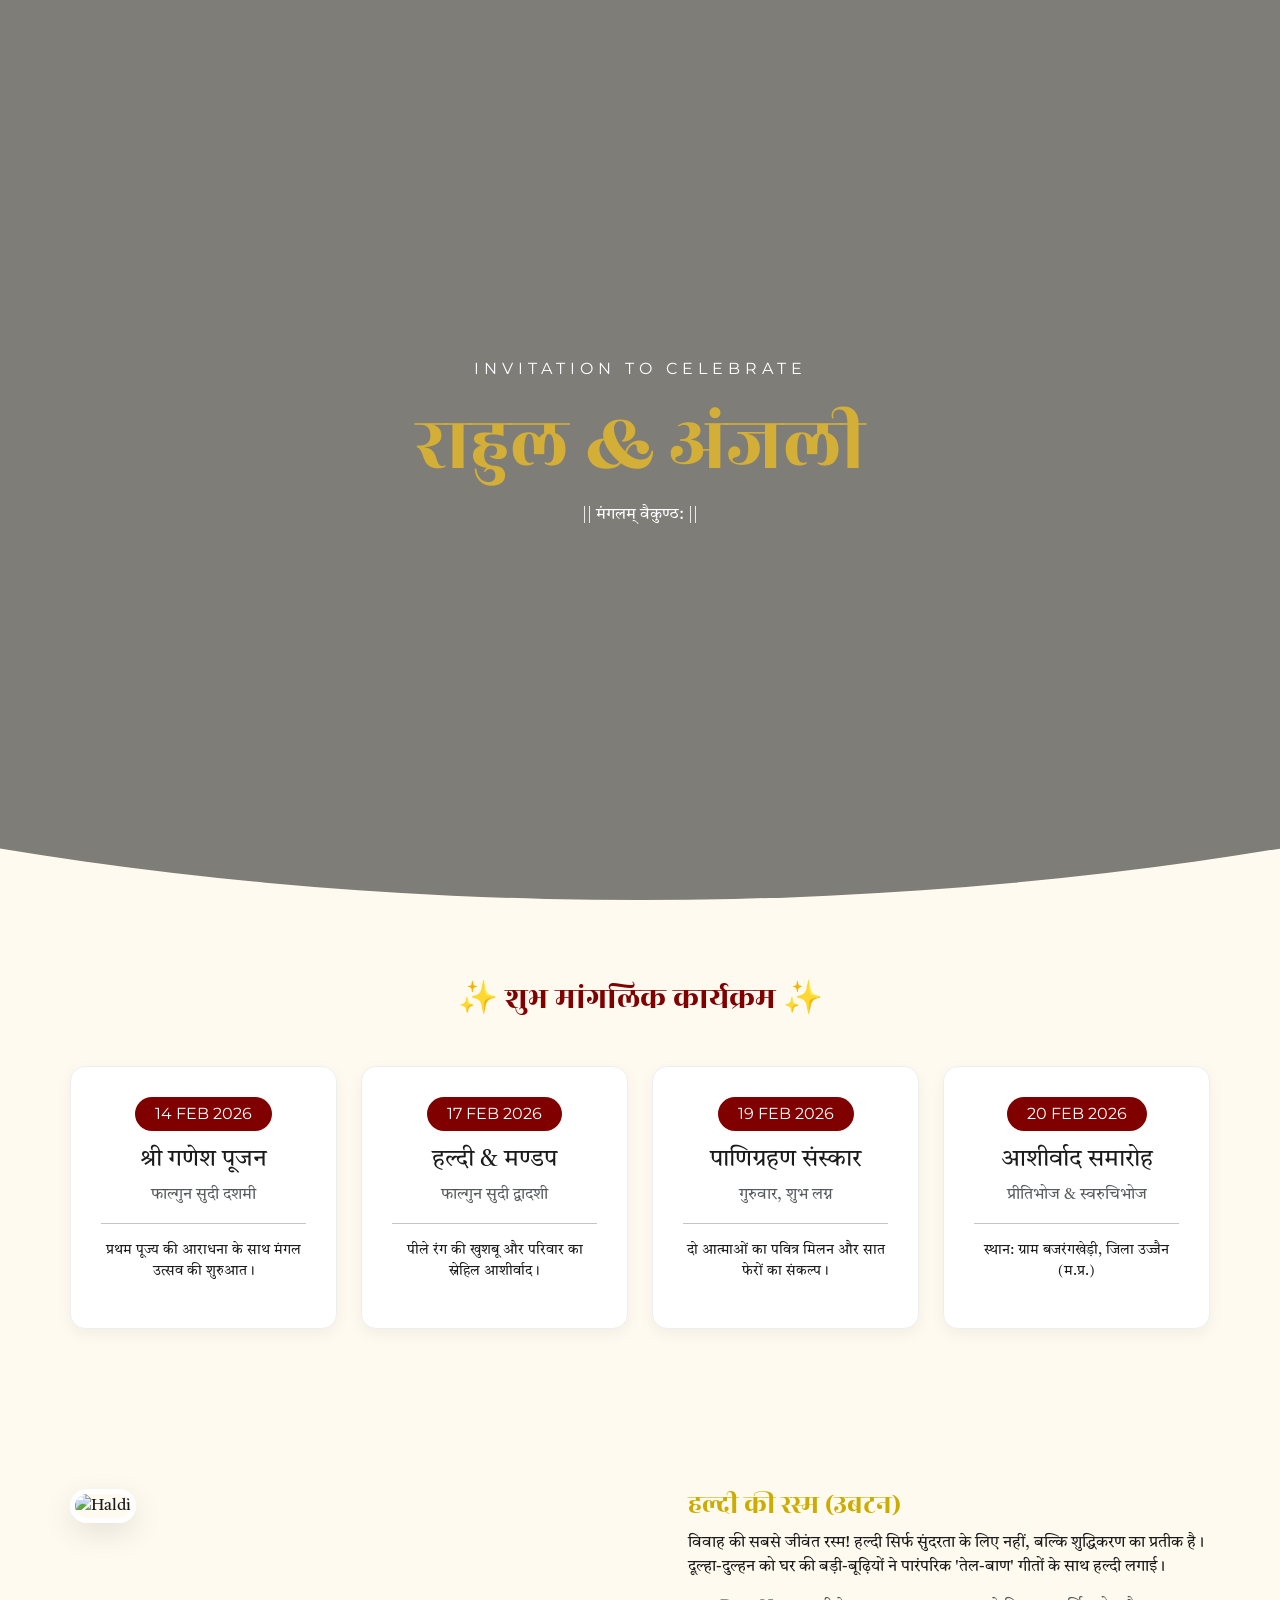
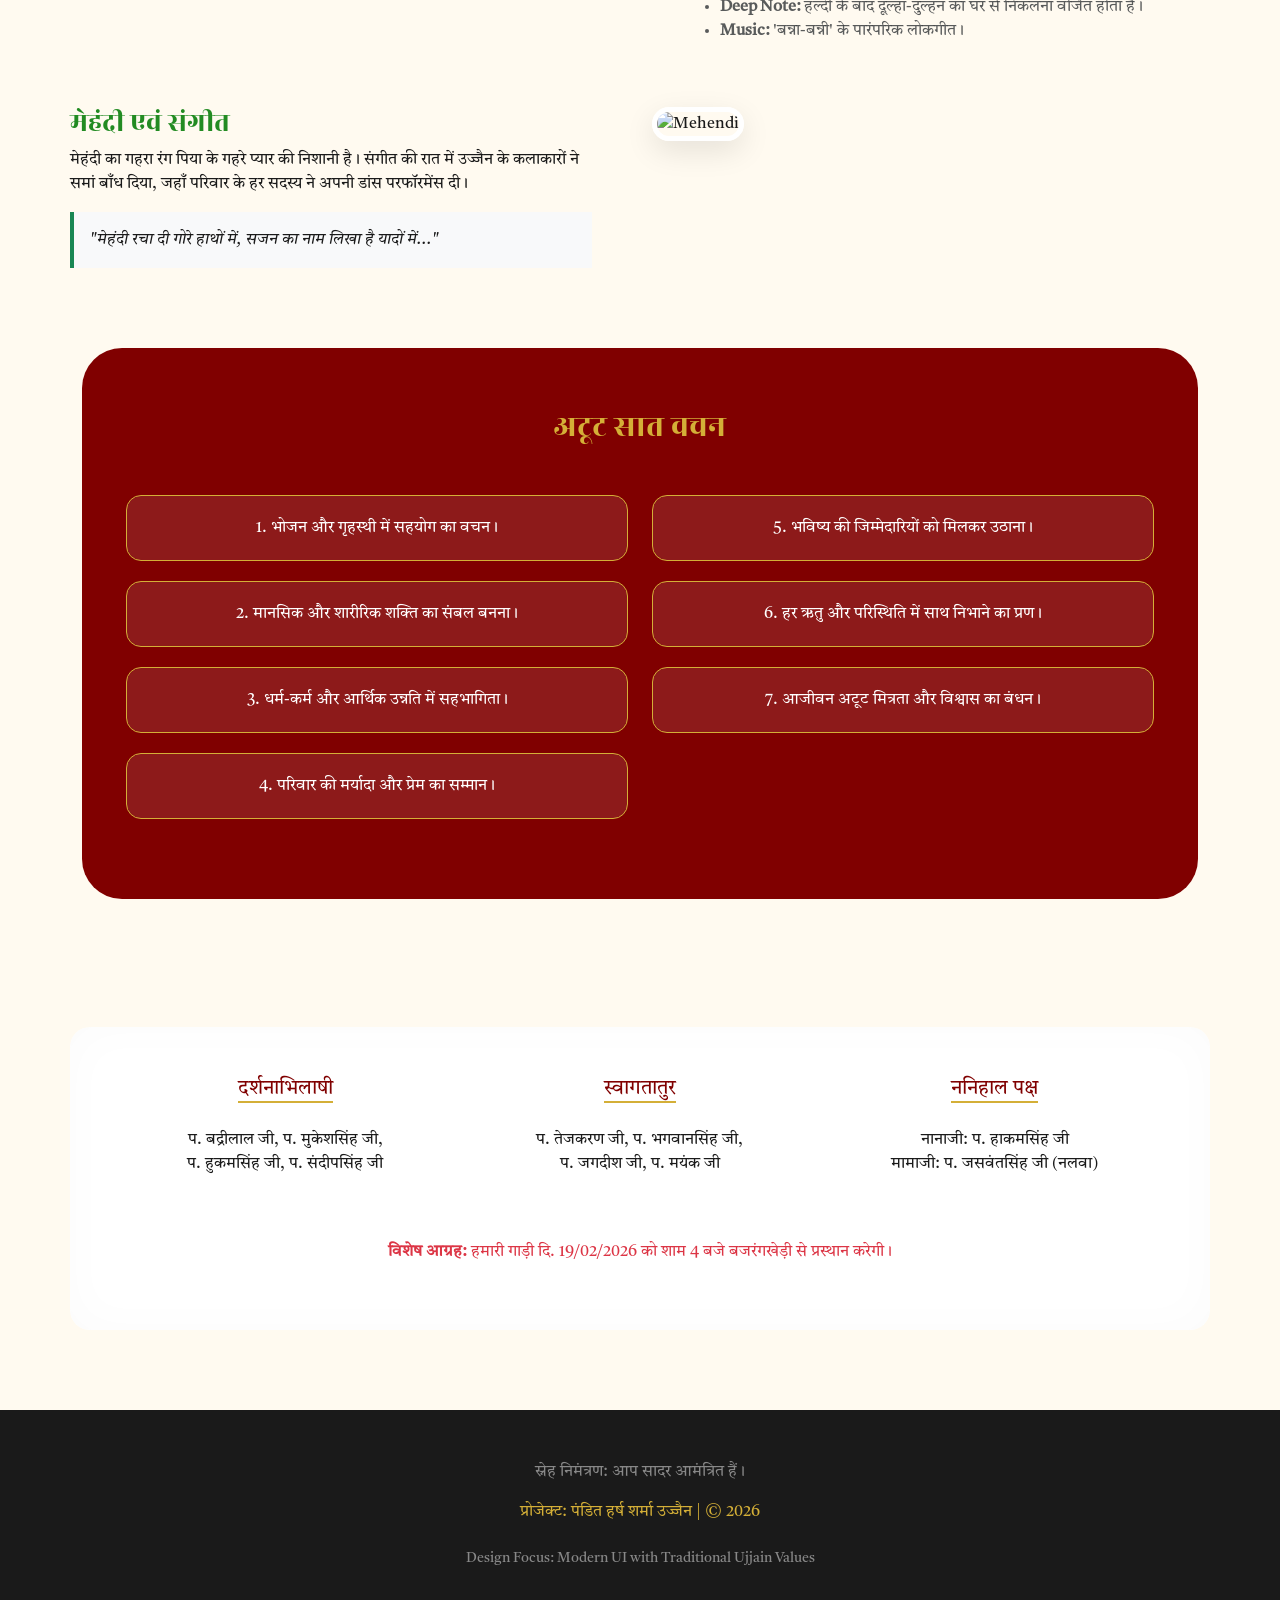
==== commit 49458fd6: "Update index.html" ====
--- a/index.html
+++ b/index.html
@@ -3,223 +3,269 @@
 <head>
     <meta charset="UTF-8">
     <meta name="viewport" content="width=device-width, initial-scale=1.0">
-    <title>Vivah Sagar | Ek Shubh Aarambh</title>
+    <title>Mangalotsav | Rahul & Anjali</title>
     
     <link href="https://cdn.jsdelivr.net/npm/bootstrap@5.3.0/dist/css/bootstrap.min.css" rel="stylesheet">
-    <link href="https://fonts.googleapis.com/css2?family=Cinzel:wght@700&family=Great+Vibes&family=Rozha+One&family=Poppins:wght@300;400;600&display=swap" rel="stylesheet">
+    <link href="https://fonts.googleapis.com/css2?family=Rozha+One&family=Tiro+Devanagari+Hindi&family=Montserrat:wght@300;600&display=swap" rel="stylesheet">
     <link href="https://unpkg.com/aos@2.3.1/dist/aos.css" rel="stylesheet">
 
     <style>
         :root {
-            --royal-red: #A52A2A;
-            --deep-gold: #B8860B;
-            --haldi-yellow: #FFD700;
-            --mehendi-green: #228B22;
-            --silk-cream: #FFF5EE;
+            --royal-maroon: #800000;
+            --golden-glow: #D4AF37;
+            --soft-cream: #FFFAF0;
+            --modern-black: #1a1a1a;
         }
 
         body {
-            font-family: 'Poppins', sans-serif;
-            background-color: var(--silk-cream);
-            color: #2c2c2c;
-            line-height: 1.8;
-        }
-
-        /* Hero Section */
-        .hero-section {
+            font-family: 'Tiro Devanagari Hindi', serif;
+            background-color: var(--soft-cream);
+            color: var(--modern-black);
+            overflow-x: hidden;
+        }
+
+        /* --- Floating Navigation --- */
+        .nav-custom {
+            background: rgba(255, 255, 255, 0.9);
+            backdrop-filter: blur(10px);
+            border-bottom: 2px solid var(--golden-glow);
+        }
+
+        /* --- Hero Section: Modern & Clean --- */
+        .hero {
             height: 100vh;
-            background: linear-gradient(rgba(0,0,0,0.7), rgba(0,0,0,0.4)), 
-                        url('https://images.unsplash.com/photo-1583939003579-730e3918a45a?auto=format&fit=crop&w=1500&q=80');
+            background: linear-gradient(rgba(0,0,0,0.5), rgba(0,0,0,0.5)), 
+                        url('https://images.unsplash.com/photo-1519741497674-611481863552?auto=format&fit=crop&w=1500&q=80');
             background-size: cover;
             background-position: center;
+            background-attachment: fixed;
             display: flex;
             align-items: center;
             justify-content: center;
             text-align: center;
             color: white;
-            border-bottom: 8px double var(--deep-gold);
-        }
-
-        .hero-title {
-            font-family: 'Great Vibes', cursive;
-            font-size: 5.5rem;
-            color: var(--deep-gold);
-        }
-
-        /* Section Styling */
-        .rasm-header {
+            clip-path: ellipse(150% 100% at 50% 0%);
+        }
+
+        .hero-box h1 {
             font-family: 'Rozha One', serif;
-            color: var(--royal-red);
+            font-size: 5rem;
+            margin-bottom: 10px;
+            color: var(--golden-glow);
+        }
+
+        /* --- Shagun Schedule (Card Style) --- */
+        .shagun-card {
+            background: white;
+            border: 1px solid #eee;
+            border-radius: 15px;
+            padding: 30px;
             text-align: center;
-            font-size: 3rem;
-            margin-top: 50px;
-        }
-
-        .sub-text {
-            text-align: center;
-            font-style: italic;
-            color: #555;
-            margin-bottom: 40px;
-        }
-
-        /* Event Cards with Deep Info */
-        .rasm-card {
-            background: white;
+            transition: 0.3s;
+            box-shadow: 0 5px 15px rgba(0,0,0,0.05);
+            height: 100%;
+        }
+
+        .shagun-card:hover {
+            border-color: var(--golden-glow);
+            transform: translateY(-10px);
+        }
+
+        .date-badge {
+            background: var(--royal-maroon);
+            color: white;
+            display: inline-block;
+            padding: 5px 20px;
+            border-radius: 50px;
+            margin-bottom: 15px;
+            font-family: 'Montserrat', sans-serif;
+        }
+
+        /* --- Deep Detail Sections --- */
+        .detail-section {
+            padding: 80px 0;
+        }
+
+        .img-rounded {
+            border-radius: 30px;
+            border: 5px solid white;
+            box-shadow: 0 10px 30px rgba(0,0,0,0.1);
+        }
+
+        /* --- Vachan Grid: Modern UI --- */
+        .vachan-container {
+            background: var(--royal-maroon);
+            padding: 60px 20px;
+            border-radius: 40px;
+            color: white;
+        }
+
+        .vachan-pill {
+            background: rgba(255,255,255,0.1);
+            border: 1px solid var(--golden-glow);
+            padding: 20px;
             border-radius: 15px;
-            overflow: hidden;
-            box-shadow: 0 15px 35px rgba(0,0,0,0.1);
-            margin-bottom: 40px;
-            border-left: 5px solid var(--deep-gold);
-        }
-
-        .rasm-info { padding: 30px; }
-        
-        .rasm-title {
-            font-family: 'Rozha One', serif;
-            font-size: 1.8rem;
-            margin-bottom: 15px;
-        }
-
-        .highlight-box {
-            background: #fdf2f2;
-            padding: 15px;
-            border-radius: 8px;
-            font-size: 0.95rem;
-            border-left: 3px solid var(--royal-red);
-            margin-top: 15px;
-        }
-
-        /* Vachan Interactive Section */
-        .vachan-wrapper {
-            background: var(--royal-red);
-            color: white;
-            padding: 60px 0;
-            clip-path: polygon(0 5%, 100% 0, 100% 95%, 0 100%);
-        }
-
-        .vachan-item {
-            background: rgba(255,255,255,0.1);
-            padding: 25px;
-            border: 1px solid var(--deep-gold);
-            border-radius: 10px;
             margin-bottom: 20px;
-            transition: 0.3s;
-        }
-
-        .vachan-item:hover {
-            background: var(--deep-gold);
-            color: black;
+        }
+
+        /* --- Family Tree / Relatives Section --- */
+        .family-grid {
+            background: #fff;
+            padding: 50px;
+            border-radius: 20px;
+            box-shadow: inset 0 0 50px rgba(0,0,0,0.02);
+        }
+
+        .family-title {
+            color: var(--royal-maroon);
+            border-bottom: 2px solid var(--golden-glow);
+            display: inline-block;
+            margin-bottom: 25px;
         }
 
         footer {
-            background: #111;
-            color: var(--deep-gold);
-            padding: 40px;
+            background: var(--modern-black);
+            color: #888;
+            padding: 50px 0;
             text-align: center;
         }
     </style>
 </head>
 <body>
 
-    <section class="hero-section">
-        <div data-aos="zoom-out" data-aos-duration="2500">
-            <h1 class="hero-title">शुभ विवाह</h1>
-            <h2 style="font-family: 'Cinzel';">बुलबुल संग अमित </h2>
-            <p>मंगलम भगवान विष्णु, मंगलम पुण्डरीकाक्षः...</p>
-        </div>
-    </section>
-
-    <div class="container">
-        <h2 class="rasm-header">विवाह की रस्में (The Rituals)</h2>
-        <p class="sub-text">"परम्पराओं का संगम, खुशियों का उत्सव"</p>
-
-        <div class="row">
-            <div class="col-md-12" data-aos="fade-up">
-                <div class="rasm-card">
-                    <div class="row g-0">
-                        <div class="col-md-4" style="background: url('https://images.unsplash.com/photo-1567591974574-e8627d70e28a?auto=format&fit=crop&w=500&q=80') center/cover;"></div>
-                        <div class="col-md-8 rasm-info">
-                            <h3 class="rasm-title" style="color: #ff4500;">🕉️ श्री गणेश स्थापना</h3>
-                            <p>विवाह का निर्विघ्न समापन हो, इसलिए सबसे पहले प्रथम पूज्य भगवान गणेश को आमंत्रित किया गया। कुलदेवता की पूजा के साथ घर में खुशियों का आगमन हुआ।</p>
-                            <div class="highlight-box">
-                                <strong>महत्व:</strong> यह रस्म सकारात्मक ऊर्जा का प्रतीक है। इसमें 'मंगलाष्टक' का पाठ किया गया और पूरे परिवार ने सुख-समृद्धि की प्रार्थना की।
-                            </div>
-                        </div>
-                    </div>
-                </div>
-            </div>
-
-            <div class="col-md-6" data-aos="fade-right">
-                <div class="rasm-card">
-                    <div class="rasm-info">
-                        <h3 class="rasm-title" style="color: var(--haldi-yellow);">💛 हल्दी की रस्म (उबटन)</h3>
-                        <p>हल्दी का पीला रंग नई शुरुआत और पवित्रता का प्रतीक है। दूल्हा और दुल्हन को उनके परिवार वालों ने प्यार और आशीर्वाद के साथ हल्दी लगाई।</p>
-                        <p><strong>Deep Detail:</strong> इस रस्म में 'तेल-बाण' का विशेष महत्व था, जहाँ घर की औरतों ने पारंपरिक गीत गाकर माहौल को भक्तिमय बना दिया।</p>
-                    </div>
-                </div>
-            </div>
-
-            <div class="col-md-6" data-aos="fade-left">
-                <div class="rasm-card">
-                    <div class="rasm-info">
-                        <h3 class="rasm-title" style="color: var(--mehendi-green);">💚 मेहंदी का उत्सव</h3>
-                        <p>कहते हैं मेहंदी का रंग जितना गहरा होता है, प्यार उतना ही अटूट होता है। दुल्हन की हथेलियों पर पिया का नाम सजा और ढोल की थाप पर सब झूमे।</p>
-                        <p><strong>Deep Detail:</strong> राजस्थानी और अरबी डिज़ाइन के बीच, मेहंदी के बारीक काम में दूल्हे का नाम छुपाना सबसे रोमांचक पल था।</p>
-                    </div>
-                </div>
-            </div>
-
-            <div class="col-md-12" data-aos="zoom-in">
-                <div class="rasm-card">
-                    <div class="rasm-info text-center">
-                        <h3 class="rasm-title" style="color: #9370DB;">🎵 संगीत की शाम (Sangeet Night)</h3>
-                        <p>यह रात थी मस्ती, नाच-गाने और परिवार के बीच की खट्टी-मीठी नोक-झोंक की। दादी-नानी के पारंपरिक गीतों से लेकर आज के बॉलीवुड गानों तक, हर किसी ने अपनी प्रस्तुति दी।</p>
-                        <div class="row text-start mt-4">
-                            <div class="col-md-4"><b>विशेष आकर्षण:</b> दूल्हा-दुल्हन का स्लो-डांस।</div>
-                            <div class="col-md-4"><b>थीम:</b> शाही राजपूताना ड्रेस कोड।</div>
-                            <div class="col-md-4"><b>DJs:</b> उज्जैन के मशहूर कलाकार।</div>
-                        </div>
-                    </div>
-                </div>
-            </div>
-        </div>
-    </div>
-
-    <section class="vachan-wrapper section-padding">
+    <section class="hero">
+        <div class="hero-box" data-aos="zoom-in">
+            <p style="letter-spacing: 5px; font-family: 'Montserrat';">INVITATION TO CELEBRATE</p>
+            <h1>राहुल <span>&</span> अंजली</h1>
+            <p>|| मंगलम् वैकुण्ठ: ||</p>
+        </div>
+    </section>
+
+    <section class="container detail-section">
+        <h2 class="text-center mb-5" style="font-family: 'Rozha One'; color: var(--royal-maroon);">✨ शुभ मांगलिक कार्यक्रम ✨</h2>
+        <div class="row g-4">
+            <div class="col-md-3" data-aos="fade-up">
+                <div class="shagun-card">
+                    <div class="date-badge">14 FEB 2026</div>
+                    <h4>श्री गणेश पूजन</h4>
+                    <p class="text-muted">फाल्गुन सुदी दशमी</p>
+                    <hr>
+                    <p class="small">प्रथम पूज्य की आराधना के साथ मंगल उत्सव की शुरुआत।</p>
+                </div>
+            </div>
+            <div class="col-md-3" data-aos="fade-up" data-aos-delay="100">
+                <div class="shagun-card">
+                    <div class="date-badge">17 FEB 2026</div>
+                    <h4>हल्दी & मण्डप</h4>
+                    <p class="text-muted">फाल्गुन सुदी द्वादशी</p>
+                    <hr>
+                    <p class="small">पीले रंग की खुशबू और परिवार का स्नेहिल आशीर्वाद।</p>
+                </div>
+            </div>
+            <div class="col-md-3" data-aos="fade-up" data-aos-delay="200">
+                <div class="shagun-card">
+                    <div class="date-badge">19 FEB 2026</div>
+                    <h4>पाणिग्रहण संस्कार</h4>
+                    <p class="text-muted">गुरुवार, शुभ लग्न</p>
+                    <hr>
+                    <p class="small">दो आत्माओं का पवित्र मिलन और सात फेरों का संकल्प।</p>
+                </div>
+            </div>
+            <div class="col-md-3" data-aos="fade-up" data-aos-delay="300">
+                <div class="shagun-card">
+                    <div class="date-badge">20 FEB 2026</div>
+                    <h4>आशीर्वाद समारोह</h4>
+                    <p class="text-muted">प्रीतिभोज & स्वरुचिभोज</p>
+                    <hr>
+                    <p class="small">स्थान: ग्राम बजरंगखेड़ी, जिला उज्जैन (म.प्र.)</p>
+                </div>
+            </div>
+        </div>
+    </section>
+
+    <section class="container detail-section">
+        <div class="row align-items:center mb-5" data-aos="fade-right">
+            <div class="col-md-6">
+                <img src="https://images.unsplash.com/photo-1595199833332-630f16373f6b?auto=format&fit=crop&w=800&q=80" class="img-fluid img-rounded" alt="Haldi">
+            </div>
+            <div class="col-md-6 ps-md-5">
+                <h3 style="font-family: 'Rozha One'; color: #CCAC00;">हल्दी की रस्म (उबटन)</h3>
+                <p>विवाह की सबसे जीवंत रस्म! हल्दी सिर्फ सुंदरता के लिए नहीं, बल्कि शुद्धिकरण का प्रतीक है। दूल्हा-दुल्हन को घर की बड़ी-बूढ़ियों ने पारंपरिक 'तेल-बाण' गीतों के साथ हल्दी लगाई।</p>
+                <ul class="text-muted">
+                    <li><b>Deep Note:</b> हल्दी के बाद दूल्हा-दुल्हन का घर से निकलना वर्जित होता है।</li>
+                    <li><b>Music:</b> 'बन्ना-बन्नी' के पारंपरिक लोकगीत।</li>
+                </ul>
+            </div>
+        </div>
+
+        <div class="row align-items:center flex-row-reverse" data-aos="fade-left">
+            <div class="col-md-6">
+                <img src="https://images.unsplash.com/photo-1515934751635-c81c6bc9a2d8?auto=format&fit=crop&w=800&q=80" class="img-fluid img-rounded" alt="Mehendi">
+            </div>
+            <div class="col-md-6 pe-md-5">
+                <h3 style="font-family: 'Rozha One'; color: #228B22;">मेहंदी एवं संगीत</h3>
+                <p>मेहंदी का गहरा रंग पिया के गहरे प्यार की निशानी है। संगीत की रात में उज्जैन के कलाकारों ने समां बाँध दिया, जहाँ परिवार के हर सदस्य ने अपनी डांस परफॉरमेंस दी।</p>
+                <div class="p-3 bg-light border-start border-success border-4">
+                    <i>"मेहंदी रचा दी गोरे हाथों में, सजन का नाम लिखा है यादों में..."</i>
+                </div>
+            </div>
+        </div>
+    </section>
+
+    <section class="container mb-5" data-aos="zoom-in">
+        <div class="vachan-container text-center">
+            <h2 class="mb-5" style="font-family: 'Rozha One'; color: var(--golden-glow);">अटूट सात वचन</h2>
+            <div class="row px-4">
+                <div class="col-md-6">
+                    <div class="vachan-pill">1. भोजन और गृहस्थी में सहयोग का वचन।</div>
+                    <div class="vachan-pill">2. मानसिक और शारीरिक शक्ति का संबल बनना।</div>
+                    <div class="vachan-pill">3. धर्म-कर्म और आर्थिक उन्नति में सहभागिता।</div>
+                    <div class="vachan-pill">4. परिवार की मर्यादा और प्रेम का सम्मान।</div>
+                </div>
+                <div class="col-md-6">
+                    <div class="vachan-pill">5. भविष्य की जिम्मेदारियों को मिलकर उठाना।</div>
+                    <div class="vachan-pill">6. हर ऋतु और परिस्थिति में साथ निभाने का प्रण।</div>
+                    <div class="vachan-pill">7. आजीवन अटूट मित्रता और विश्वास का बंधन।</div>
+                </div>
+            </div>
+        </div>
+    </section>
+
+    <section class="container detail-section" data-aos="fade-up">
+        <div class="family-grid">
+            <div class="row text-center">
+                <div class="col-md-4 mb-4">
+                    <h5 class="family-title">दर्शनाभिलाषी</h5>
+                    <p>प. बद्रीलाल जी, प. मुकेशसिंह जी,<br>प. हुकमसिंह जी, प. संदीपसिंह जी</p>
+                </div>
+                <div class="col-md-4 mb-4">
+                    <h5 class="family-title">स्वागतातुर</h5>
+                    <p>प. तेजकरण जी, प. भगवानसिंह जी,<br>प. जगदीश जी, प. मयंक जी</p>
+                </div>
+                <div class="col-md-4 mb-4">
+                    <h5 class="family-title">ननिहाल पक्ष</h5>
+                    <p>नानाजी: प. हाकमसिंह जी<br>मामाजी: प. जसवंतसिंह जी (नलवा)</p>
+                </div>
+            </div>
+            <div class="text-center mt-4">
+                <p class="text-danger"><b>विशेष आग्रह:</b> हमारी गाड़ी दि. 19/02/2026 को शाम 4 बजे बजरंगखेड़ी से प्रस्थान करेगी।</p>
+            </div>
+        </div>
+    </section>
+
+    <footer>
         <div class="container">
-            <h2 class="text-center mb-5" style="font-family: 'Rozha One'; font-size: 3rem;">अटूट सात वचन</h2>
-            <div class="row">
-                <div class="col-md-6" data-aos="fade-right">
-                    <div class="vachan-item"><b>1. अन्न और गृह:</b> घर के भंडार भरे रहें और हम मिलकर गृहस्थी चलाएं।</div>
-                    <div class="vachan-item"><b>2. शक्ति और स्वास्थ्य:</b> सुख-दुःख और बीमारी में एक-दूसरे का संबल बनें।</div>
-                    <div class="vachan-item"><b>3. धर्म और अर्थ:</b> जीवन के हर धार्मिक कार्य और धन उपार्जन में साथी बनें।</div>
-                    <div class="vachan-item"><b>4. सुख और शांति:</b> परिवार के सम्मान और शांति के लिए समर्पित रहें।</div>
-                </div>
-                <div class="col-md-6" data-aos="fade-left">
-                    <div class="vachan-item"><b>5. प्रजापालन:</b> भविष्य की जिम्मेदारियों को मिलकर निभाएं।</div>
-                    <div class="vachan-item"><b>6. ऋतुओं का साथ:</b> हर मौसम और हर परिस्थिति में साथ न छोड़ें।</div>
-                    <div class="vachan-item"><b>7. मित्रता (सखा):</b> हम जन्म-जन्मांतर के लिए सच्चे मित्र बन कर रहें।</div>
-                </div>
-            </div>
-        </div>
-    </section>
-
-    <section class="container section-padding mt-5 mb-5" data-aos="fade-up">
-        <h2 class="rasm-header">बिदाई: एक भावुक विदाई</h2>
-        <div class="p-4 bg-white border-radius-15 shadow-sm text-center">
-            <p>"बाबुल का ये घर गोरी, कुछ दिन का ठिकाना है..."</p>
-            <p>आँखों में आंसू और दिल में नई उम्मीदें लेकर जब दुल्हन ने अपने घर की दहलीज पार की। चावल फेंकने की रस्म के साथ घर की सुख-समृद्धि की कामना की गई।</p>
-        </div>
-    </section>
-
-    <footer>
-        <p> रंजीत (दीपक)चौधरी नजरपुर | © 2026 - डिजिटल विवाह गाथा</p>
-        <p class="small">Made with Devotion & Tech</p>
+            <p>स्नेह निमंत्रण: आप सादर आमंत्रित हैं।</p>
+            <p style="color: var(--golden-glow);">प्रोजेक्ट: पंडित हर्ष शर्मा उज्जैन | © 2026</p>
+            <div class="mt-4 small">
+                Design Focus: Modern UI with Traditional Ujjain Values
+            </div>
+        </div>
     </footer>
 
     <script src="https://unpkg.com/aos@2.3.1/dist/aos.js"></script>
     <script>
-        AOS.init({ duration: 1200 });
+        AOS.init({ duration: 1200, once: true });
     </script>
 </body>
 </html>
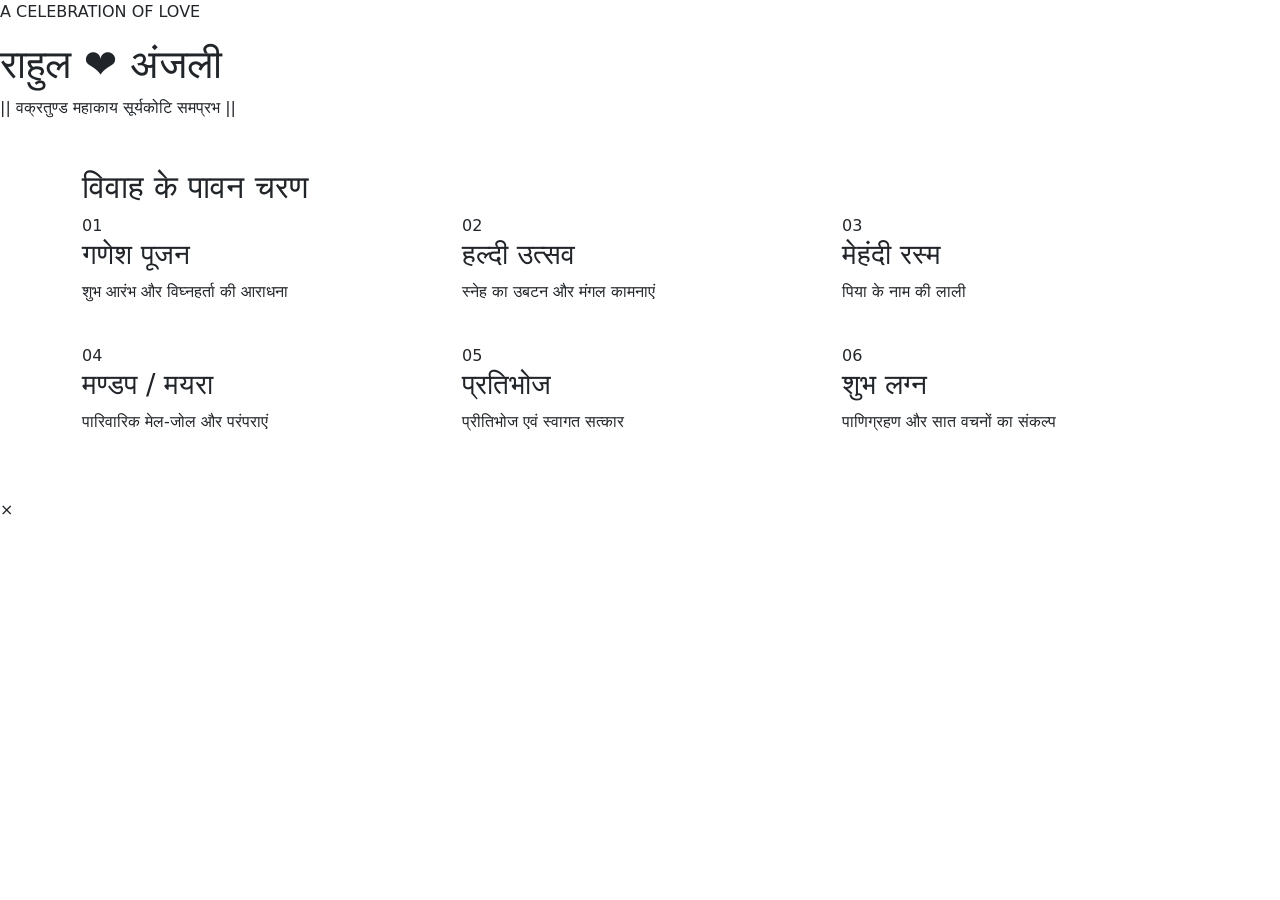
==== commit 0af40e8d: "Update index.html" ====
--- a/index.html
+++ b/index.html
@@ -3,269 +3,80 @@
 <head>
     <meta charset="UTF-8">
     <meta name="viewport" content="width=device-width, initial-scale=1.0">
-    <title>Mangalotsav | Rahul & Anjali</title>
-    
+    <title>Mangalotsav | The Royal Wedding</title>
     <link href="https://cdn.jsdelivr.net/npm/bootstrap@5.3.0/dist/css/bootstrap.min.css" rel="stylesheet">
     <link href="https://fonts.googleapis.com/css2?family=Rozha+One&family=Tiro+Devanagari+Hindi&family=Montserrat:wght@300;600&display=swap" rel="stylesheet">
     <link href="https://unpkg.com/aos@2.3.1/dist/aos.css" rel="stylesheet">
-
-    <style>
-        :root {
-            --royal-maroon: #800000;
-            --golden-glow: #D4AF37;
-            --soft-cream: #FFFAF0;
-            --modern-black: #1a1a1a;
-        }
-
-        body {
-            font-family: 'Tiro Devanagari Hindi', serif;
-            background-color: var(--soft-cream);
-            color: var(--modern-black);
-            overflow-x: hidden;
-        }
-
-        /* --- Floating Navigation --- */
-        .nav-custom {
-            background: rgba(255, 255, 255, 0.9);
-            backdrop-filter: blur(10px);
-            border-bottom: 2px solid var(--golden-glow);
-        }
-
-        /* --- Hero Section: Modern & Clean --- */
-        .hero {
-            height: 100vh;
-            background: linear-gradient(rgba(0,0,0,0.5), rgba(0,0,0,0.5)), 
-                        url('https://images.unsplash.com/photo-1519741497674-611481863552?auto=format&fit=crop&w=1500&q=80');
-            background-size: cover;
-            background-position: center;
-            background-attachment: fixed;
-            display: flex;
-            align-items: center;
-            justify-content: center;
-            text-align: center;
-            color: white;
-            clip-path: ellipse(150% 100% at 50% 0%);
-        }
-
-        .hero-box h1 {
-            font-family: 'Rozha One', serif;
-            font-size: 5rem;
-            margin-bottom: 10px;
-            color: var(--golden-glow);
-        }
-
-        /* --- Shagun Schedule (Card Style) --- */
-        .shagun-card {
-            background: white;
-            border: 1px solid #eee;
-            border-radius: 15px;
-            padding: 30px;
-            text-align: center;
-            transition: 0.3s;
-            box-shadow: 0 5px 15px rgba(0,0,0,0.05);
-            height: 100%;
-        }
-
-        .shagun-card:hover {
-            border-color: var(--golden-glow);
-            transform: translateY(-10px);
-        }
-
-        .date-badge {
-            background: var(--royal-maroon);
-            color: white;
-            display: inline-block;
-            padding: 5px 20px;
-            border-radius: 50px;
-            margin-bottom: 15px;
-            font-family: 'Montserrat', sans-serif;
-        }
-
-        /* --- Deep Detail Sections --- */
-        .detail-section {
-            padding: 80px 0;
-        }
-
-        .img-rounded {
-            border-radius: 30px;
-            border: 5px solid white;
-            box-shadow: 0 10px 30px rgba(0,0,0,0.1);
-        }
-
-        /* --- Vachan Grid: Modern UI --- */
-        .vachan-container {
-            background: var(--royal-maroon);
-            padding: 60px 20px;
-            border-radius: 40px;
-            color: white;
-        }
-
-        .vachan-pill {
-            background: rgba(255,255,255,0.1);
-            border: 1px solid var(--golden-glow);
-            padding: 20px;
-            border-radius: 15px;
-            margin-bottom: 20px;
-        }
-
-        /* --- Family Tree / Relatives Section --- */
-        .family-grid {
-            background: #fff;
-            padding: 50px;
-            border-radius: 20px;
-            box-shadow: inset 0 0 50px rgba(0,0,0,0.02);
-        }
-
-        .family-title {
-            color: var(--royal-maroon);
-            border-bottom: 2px solid var(--golden-glow);
-            display: inline-block;
-            margin-bottom: 25px;
-        }
-
-        footer {
-            background: var(--modern-black);
-            color: #888;
-            padding: 50px 0;
-            text-align: center;
-        }
-    </style>
+    <link rel="stylesheet" href="style.css">
 </head>
 <body>
 
-    <section class="hero">
-        <div class="hero-box" data-aos="zoom-in">
-            <p style="letter-spacing: 5px; font-family: 'Montserrat';">INVITATION TO CELEBRATE</p>
-            <h1>राहुल <span>&</span> अंजली</h1>
-            <p>|| मंगलम् वैकुण्ठ: ||</p>
+    <section class="hero-section">
+        <div class="hero-overlay" data-aos="zoom-out" data-aos-duration="2000">
+            <p class="sub-hero">A CELEBRATION OF LOVE</p>
+            <h1 class="couple-name">राहुल ❤️ अंजली</h1>
+            <p class="shlok">|| वक्रतुण्ड महाकाय सूर्यकोटि समप्रभ ||</p>
         </div>
     </section>
 
-    <section class="container detail-section">
-        <h2 class="text-center mb-5" style="font-family: 'Rozha One'; color: var(--royal-maroon);">✨ शुभ मांगलिक कार्यक्रम ✨</h2>
+    <div class="container my-5">
+        <h2 class="section-title">विवाह के पावन चरण</h2>
         <div class="row g-4">
-            <div class="col-md-3" data-aos="fade-up">
-                <div class="shagun-card">
-                    <div class="date-badge">14 FEB 2026</div>
-                    <h4>श्री गणेश पूजन</h4>
-                    <p class="text-muted">फाल्गुन सुदी दशमी</p>
-                    <hr>
-                    <p class="small">प्रथम पूज्य की आराधना के साथ मंगल उत्सव की शुरुआत।</p>
+            <div class="col-md-4" onclick="openModal('ganesh')">
+                <div class="event-box" data-aos="fade-up">
+                    <div class="box-number">01</div>
+                    <h3>गणेश पूजन</h3>
+                    <p>शुभ आरंभ और विघ्नहर्ता की आराधना</p>
                 </div>
             </div>
-            <div class="col-md-3" data-aos="fade-up" data-aos-delay="100">
-                <div class="shagun-card">
-                    <div class="date-badge">17 FEB 2026</div>
-                    <h4>हल्दी & मण्डप</h4>
-                    <p class="text-muted">फाल्गुन सुदी द्वादशी</p>
-                    <hr>
-                    <p class="small">पीले रंग की खुशबू और परिवार का स्नेहिल आशीर्वाद।</p>
+            <div class="col-md-4" onclick="openModal('haldi')">
+                <div class="event-box" data-aos="fade-up" data-aos-delay="100">
+                    <div class="box-number">02</div>
+                    <h3>हल्दी उत्सव</h3>
+                    <p>स्नेह का उबटन और मंगल कामनाएं</p>
                 </div>
             </div>
-            <div class="col-md-3" data-aos="fade-up" data-aos-delay="200">
-                <div class="shagun-card">
-                    <div class="date-badge">19 FEB 2026</div>
-                    <h4>पाणिग्रहण संस्कार</h4>
-                    <p class="text-muted">गुरुवार, शुभ लग्न</p>
-                    <hr>
-                    <p class="small">दो आत्माओं का पवित्र मिलन और सात फेरों का संकल्प।</p>
+            <div class="col-md-4" onclick="openModal('mehendi')">
+                <div class="event-box" data-aos="fade-up" data-aos-delay="200">
+                    <div class="box-number">03</div>
+                    <h3>मेहंदी रस्म</h3>
+                    <p>पिया के नाम की लाली</p>
                 </div>
             </div>
-            <div class="col-md-3" data-aos="fade-up" data-aos-delay="300">
-                <div class="shagun-card">
-                    <div class="date-badge">20 FEB 2026</div>
-                    <h4>आशीर्वाद समारोह</h4>
-                    <p class="text-muted">प्रीतिभोज & स्वरुचिभोज</p>
-                    <hr>
-                    <p class="small">स्थान: ग्राम बजरंगखेड़ी, जिला उज्जैन (म.प्र.)</p>
+            <div class="col-md-4" onclick="openModal('mandap')">
+                <div class="event-box" data-aos="fade-up" data-aos-delay="300">
+                    <div class="box-number">04</div>
+                    <h3>मण्डप / मयरा</h3>
+                    <p>पारिवारिक मेल-जोल और परंपराएं</p>
+                </div>
+            </div>
+            <div class="col-md-4" onclick="openModal('pratibhoj')">
+                <div class="event-box" data-aos="fade-up" data-aos-delay="400">
+                    <div class="box-number">05</div>
+                    <h3>प्रतिभोज</h3>
+                    <p>प्रीतिभोज एवं स्वागत सत्कार</p>
+                </div>
+            </div>
+            <div class="col-md-4" onclick="openModal('lagan')">
+                <div class="event-box" data-aos="fade-up" data-aos-delay="500">
+                    <div class="box-number">06</div>
+                    <h3>शुभ लग्न</h3>
+                    <p>पाणिग्रहण और सात वचनों का संकल्प</p>
                 </div>
             </div>
         </div>
-    </section>
+    </div>
 
-    <section class="container detail-section">
-        <div class="row align-items:center mb-5" data-aos="fade-right">
-            <div class="col-md-6">
-                <img src="https://images.unsplash.com/photo-1595199833332-630f16373f6b?auto=format&fit=crop&w=800&q=80" class="img-fluid img-rounded" alt="Haldi">
-            </div>
-            <div class="col-md-6 ps-md-5">
-                <h3 style="font-family: 'Rozha One'; color: #CCAC00;">हल्दी की रस्म (उबटन)</h3>
-                <p>विवाह की सबसे जीवंत रस्म! हल्दी सिर्फ सुंदरता के लिए नहीं, बल्कि शुद्धिकरण का प्रतीक है। दूल्हा-दुल्हन को घर की बड़ी-बूढ़ियों ने पारंपरिक 'तेल-बाण' गीतों के साथ हल्दी लगाई।</p>
-                <ul class="text-muted">
-                    <li><b>Deep Note:</b> हल्दी के बाद दूल्हा-दुल्हन का घर से निकलना वर्जित होता है।</li>
-                    <li><b>Music:</b> 'बन्ना-बन्नी' के पारंपरिक लोकगीत।</li>
-                </ul>
-            </div>
+    <div id="detailsModal" class="custom-modal">
+        <div class="modal-content">
+            <span class="close-btn" onclick="closeModal()">&times;</span>
+            <div id="modalBody">
+                </div>
         </div>
-
-        <div class="row align-items:center flex-row-reverse" data-aos="fade-left">
-            <div class="col-md-6">
-                <img src="https://images.unsplash.com/photo-1515934751635-c81c6bc9a2d8?auto=format&fit=crop&w=800&q=80" class="img-fluid img-rounded" alt="Mehendi">
-            </div>
-            <div class="col-md-6 pe-md-5">
-                <h3 style="font-family: 'Rozha One'; color: #228B22;">मेहंदी एवं संगीत</h3>
-                <p>मेहंदी का गहरा रंग पिया के गहरे प्यार की निशानी है। संगीत की रात में उज्जैन के कलाकारों ने समां बाँध दिया, जहाँ परिवार के हर सदस्य ने अपनी डांस परफॉरमेंस दी।</p>
-                <div class="p-3 bg-light border-start border-success border-4">
-                    <i>"मेहंदी रचा दी गोरे हाथों में, सजन का नाम लिखा है यादों में..."</i>
-                </div>
-            </div>
-        </div>
-    </section>
-
-    <section class="container mb-5" data-aos="zoom-in">
-        <div class="vachan-container text-center">
-            <h2 class="mb-5" style="font-family: 'Rozha One'; color: var(--golden-glow);">अटूट सात वचन</h2>
-            <div class="row px-4">
-                <div class="col-md-6">
-                    <div class="vachan-pill">1. भोजन और गृहस्थी में सहयोग का वचन।</div>
-                    <div class="vachan-pill">2. मानसिक और शारीरिक शक्ति का संबल बनना।</div>
-                    <div class="vachan-pill">3. धर्म-कर्म और आर्थिक उन्नति में सहभागिता।</div>
-                    <div class="vachan-pill">4. परिवार की मर्यादा और प्रेम का सम्मान।</div>
-                </div>
-                <div class="col-md-6">
-                    <div class="vachan-pill">5. भविष्य की जिम्मेदारियों को मिलकर उठाना।</div>
-                    <div class="vachan-pill">6. हर ऋतु और परिस्थिति में साथ निभाने का प्रण।</div>
-                    <div class="vachan-pill">7. आजीवन अटूट मित्रता और विश्वास का बंधन।</div>
-                </div>
-            </div>
-        </div>
-    </section>
-
-    <section class="container detail-section" data-aos="fade-up">
-        <div class="family-grid">
-            <div class="row text-center">
-                <div class="col-md-4 mb-4">
-                    <h5 class="family-title">दर्शनाभिलाषी</h5>
-                    <p>प. बद्रीलाल जी, प. मुकेशसिंह जी,<br>प. हुकमसिंह जी, प. संदीपसिंह जी</p>
-                </div>
-                <div class="col-md-4 mb-4">
-                    <h5 class="family-title">स्वागतातुर</h5>
-                    <p>प. तेजकरण जी, प. भगवानसिंह जी,<br>प. जगदीश जी, प. मयंक जी</p>
-                </div>
-                <div class="col-md-4 mb-4">
-                    <h5 class="family-title">ननिहाल पक्ष</h5>
-                    <p>नानाजी: प. हाकमसिंह जी<br>मामाजी: प. जसवंतसिंह जी (नलवा)</p>
-                </div>
-            </div>
-            <div class="text-center mt-4">
-                <p class="text-danger"><b>विशेष आग्रह:</b> हमारी गाड़ी दि. 19/02/2026 को शाम 4 बजे बजरंगखेड़ी से प्रस्थान करेगी।</p>
-            </div>
-        </div>
-    </section>
-
-    <footer>
-        <div class="container">
-            <p>स्नेह निमंत्रण: आप सादर आमंत्रित हैं।</p>
-            <p style="color: var(--golden-glow);">प्रोजेक्ट: पंडित हर्ष शर्मा उज्जैन | © 2026</p>
-            <div class="mt-4 small">
-                Design Focus: Modern UI with Traditional Ujjain Values
-            </div>
-        </div>
-    </footer>
+    </div>
 
     <script src="https://unpkg.com/aos@2.3.1/dist/aos.js"></script>
-    <script>
-        AOS.init({ duration: 1200, once: true });
-    </script>
+    <script src="script.js"></script>
+    <script>AOS.init();</script>
 </body>
 </html>
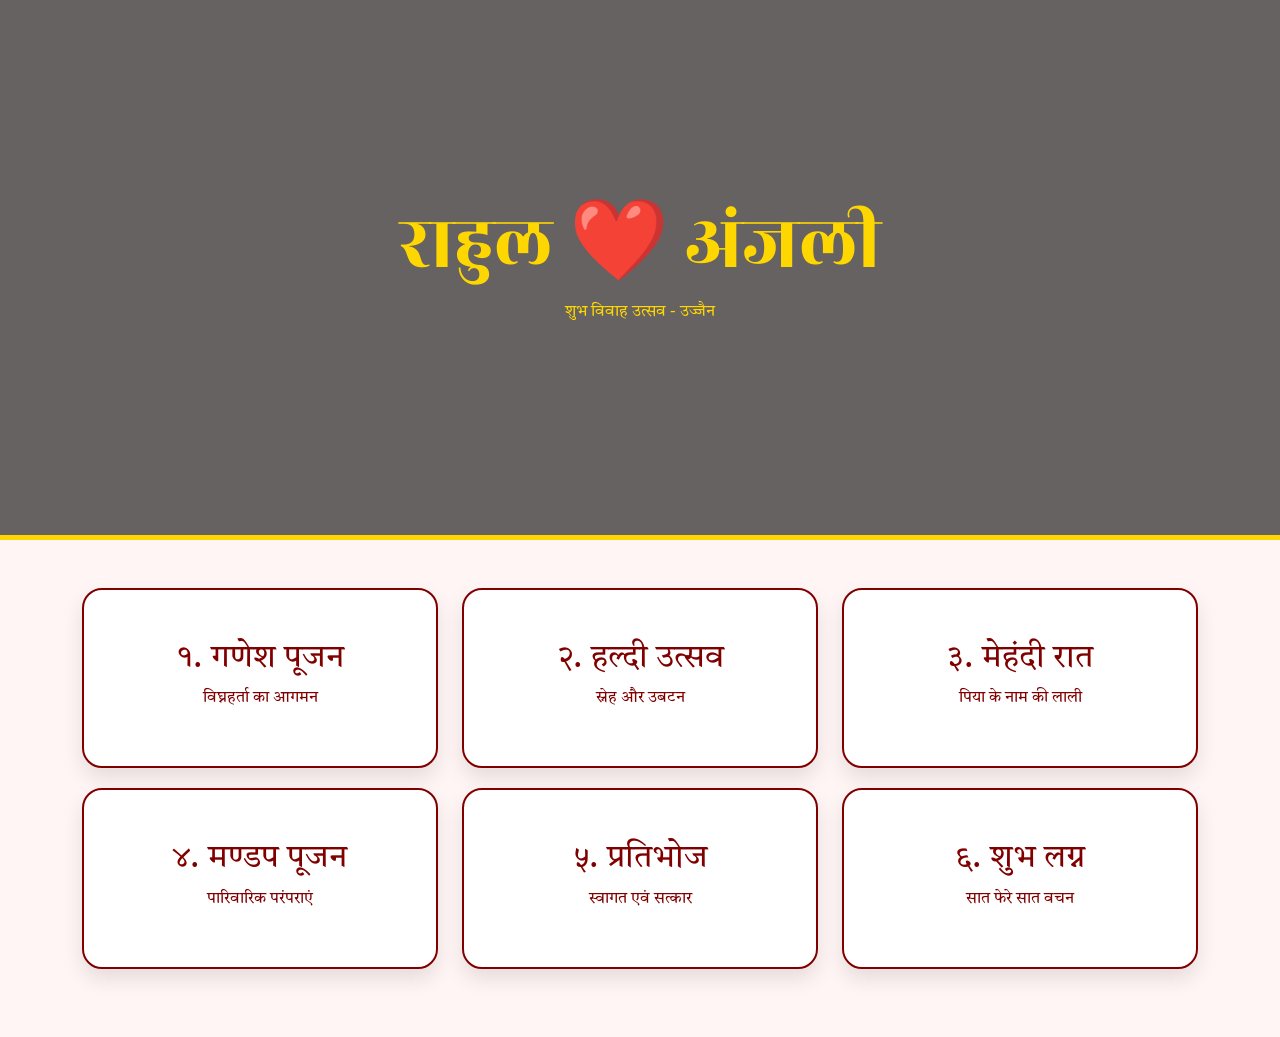
==== commit 20b31192: "Update index.html" ====
--- a/index.html
+++ b/index.html
@@ -2,81 +2,35 @@
 <html lang="hi">
 <head>
     <meta charset="UTF-8">
-    <meta name="viewport" content="width=device-width, initial-scale=1.0">
-    <title>Mangalotsav | The Royal Wedding</title>
+    <title>Mangalotsav | Home</title>
     <link href="https://cdn.jsdelivr.net/npm/bootstrap@5.3.0/dist/css/bootstrap.min.css" rel="stylesheet">
-    <link href="https://fonts.googleapis.com/css2?family=Rozha+One&family=Tiro+Devanagari+Hindi&family=Montserrat:wght@300;600&display=swap" rel="stylesheet">
-    <link href="https://unpkg.com/aos@2.3.1/dist/aos.css" rel="stylesheet">
-    <link rel="stylesheet" href="style.css">
+    <link href="https://fonts.googleapis.com/css2?family=Rozha+One&family=Tiro+Devanagari+Hindi&display=swap" rel="stylesheet">
+    <style>
+        body { background: #fff5f5; font-family: 'Tiro Devanagari Hindi', serif; }
+        .hero { height: 60vh; background: linear-gradient(rgba(0,0,0,0.6), rgba(0,0,0,0.6)), url('header.jpg'); background-size: cover; display: flex; align-items: center; justify-content: center; color: gold; text-align: center; border-bottom: 5px solid gold; }
+        .hero h1 { font-family: 'Rozha One', serif; font-size: 5rem; }
+        .event-card { background: white; border-radius: 20px; padding: 40px; text-align: center; border: 2px solid #800000; transition: 0.4s; cursor: pointer; text-decoration: none; display: block; color: #800000; margin-bottom: 20px; box-shadow: 0 10px 20px rgba(0,0,0,0.1); }
+        .event-card:hover { background: #800000; color: white; transform: scale(1.05); }
+        .event-card h3 { font-size: 2rem; margin-top: 10px; }
+    </style>
 </head>
 <body>
-
-    <section class="hero-section">
-        <div class="hero-overlay" data-aos="zoom-out" data-aos-duration="2000">
-            <p class="sub-hero">A CELEBRATION OF LOVE</p>
-            <h1 class="couple-name">राहुल ❤️ अंजली</h1>
-            <p class="shlok">|| वक्रतुण्ड महाकाय सूर्यकोटि समप्रभ ||</p>
-        </div>
-    </section>
-
-    <div class="container my-5">
-        <h2 class="section-title">विवाह के पावन चरण</h2>
-        <div class="row g-4">
-            <div class="col-md-4" onclick="openModal('ganesh')">
-                <div class="event-box" data-aos="fade-up">
-                    <div class="box-number">01</div>
-                    <h3>गणेश पूजन</h3>
-                    <p>शुभ आरंभ और विघ्नहर्ता की आराधना</p>
-                </div>
-            </div>
-            <div class="col-md-4" onclick="openModal('haldi')">
-                <div class="event-box" data-aos="fade-up" data-aos-delay="100">
-                    <div class="box-number">02</div>
-                    <h3>हल्दी उत्सव</h3>
-                    <p>स्नेह का उबटन और मंगल कामनाएं</p>
-                </div>
-            </div>
-            <div class="col-md-4" onclick="openModal('mehendi')">
-                <div class="event-box" data-aos="fade-up" data-aos-delay="200">
-                    <div class="box-number">03</div>
-                    <h3>मेहंदी रस्म</h3>
-                    <p>पिया के नाम की लाली</p>
-                </div>
-            </div>
-            <div class="col-md-4" onclick="openModal('mandap')">
-                <div class="event-box" data-aos="fade-up" data-aos-delay="300">
-                    <div class="box-number">04</div>
-                    <h3>मण्डप / मयरा</h3>
-                    <p>पारिवारिक मेल-जोल और परंपराएं</p>
-                </div>
-            </div>
-            <div class="col-md-4" onclick="openModal('pratibhoj')">
-                <div class="event-box" data-aos="fade-up" data-aos-delay="400">
-                    <div class="box-number">05</div>
-                    <h3>प्रतिभोज</h3>
-                    <p>प्रीतिभोज एवं स्वागत सत्कार</p>
-                </div>
-            </div>
-            <div class="col-md-4" onclick="openModal('lagan')">
-                <div class="event-box" data-aos="fade-up" data-aos-delay="500">
-                    <div class="box-number">06</div>
-                    <h3>शुभ लग्न</h3>
-                    <p>पाणिग्रहण और सात वचनों का संकल्प</p>
-                </div>
-            </div>
+    <div class="hero">
+        <div>
+            <h1>राहुल ❤️ अंजली</h1>
+            <p>शुभ विवाह उत्सव - उज्जैन</p>
         </div>
     </div>
 
-    <div id="detailsModal" class="custom-modal">
-        <div class="modal-content">
-            <span class="close-btn" onclick="closeModal()">&times;</span>
-            <div id="modalBody">
-                </div>
+    <div class="container my-5">
+        <div class="row">
+            <div class="col-md-4"><a href="ganesh.html" class="event-card"><h3>१. गणेश पूजन</h3><p>विघ्नहर्ता का आगमन</p></a></div>
+            <div class="col-md-4"><a href="haldi.html" class="event-card"><h3>२. हल्दी उत्सव</h3><p>स्नेह और उबटन</p></a></div>
+            <div class="col-md-4"><a href="mehendi.html" class="event-card"><h3>३. मेहंदी रात</h3><p>पिया के नाम की लाली</p></a></div>
+            <div class="col-md-4"><a href="mandap.html" class="event-card"><h3>४. मण्डप पूजन</h3><p>पारिवारिक परंपराएं</p></a></div>
+            <div class="col-md-4"><a href="pratibhoj.html" class="event-card"><h3>५. प्रतिभोज</h3><p>स्वागत एवं सत्कार</p></a></div>
+            <div class="col-md-4"><a href="lagan.html" class="event-card"><h3>६. शुभ लग्न</h3><p>सात फेरे सात वचन</p></a></div>
         </div>
     </div>
-
-    <script src="https://unpkg.com/aos@2.3.1/dist/aos.js"></script>
-    <script src="script.js"></script>
-    <script>AOS.init();</script>
 </body>
 </html>
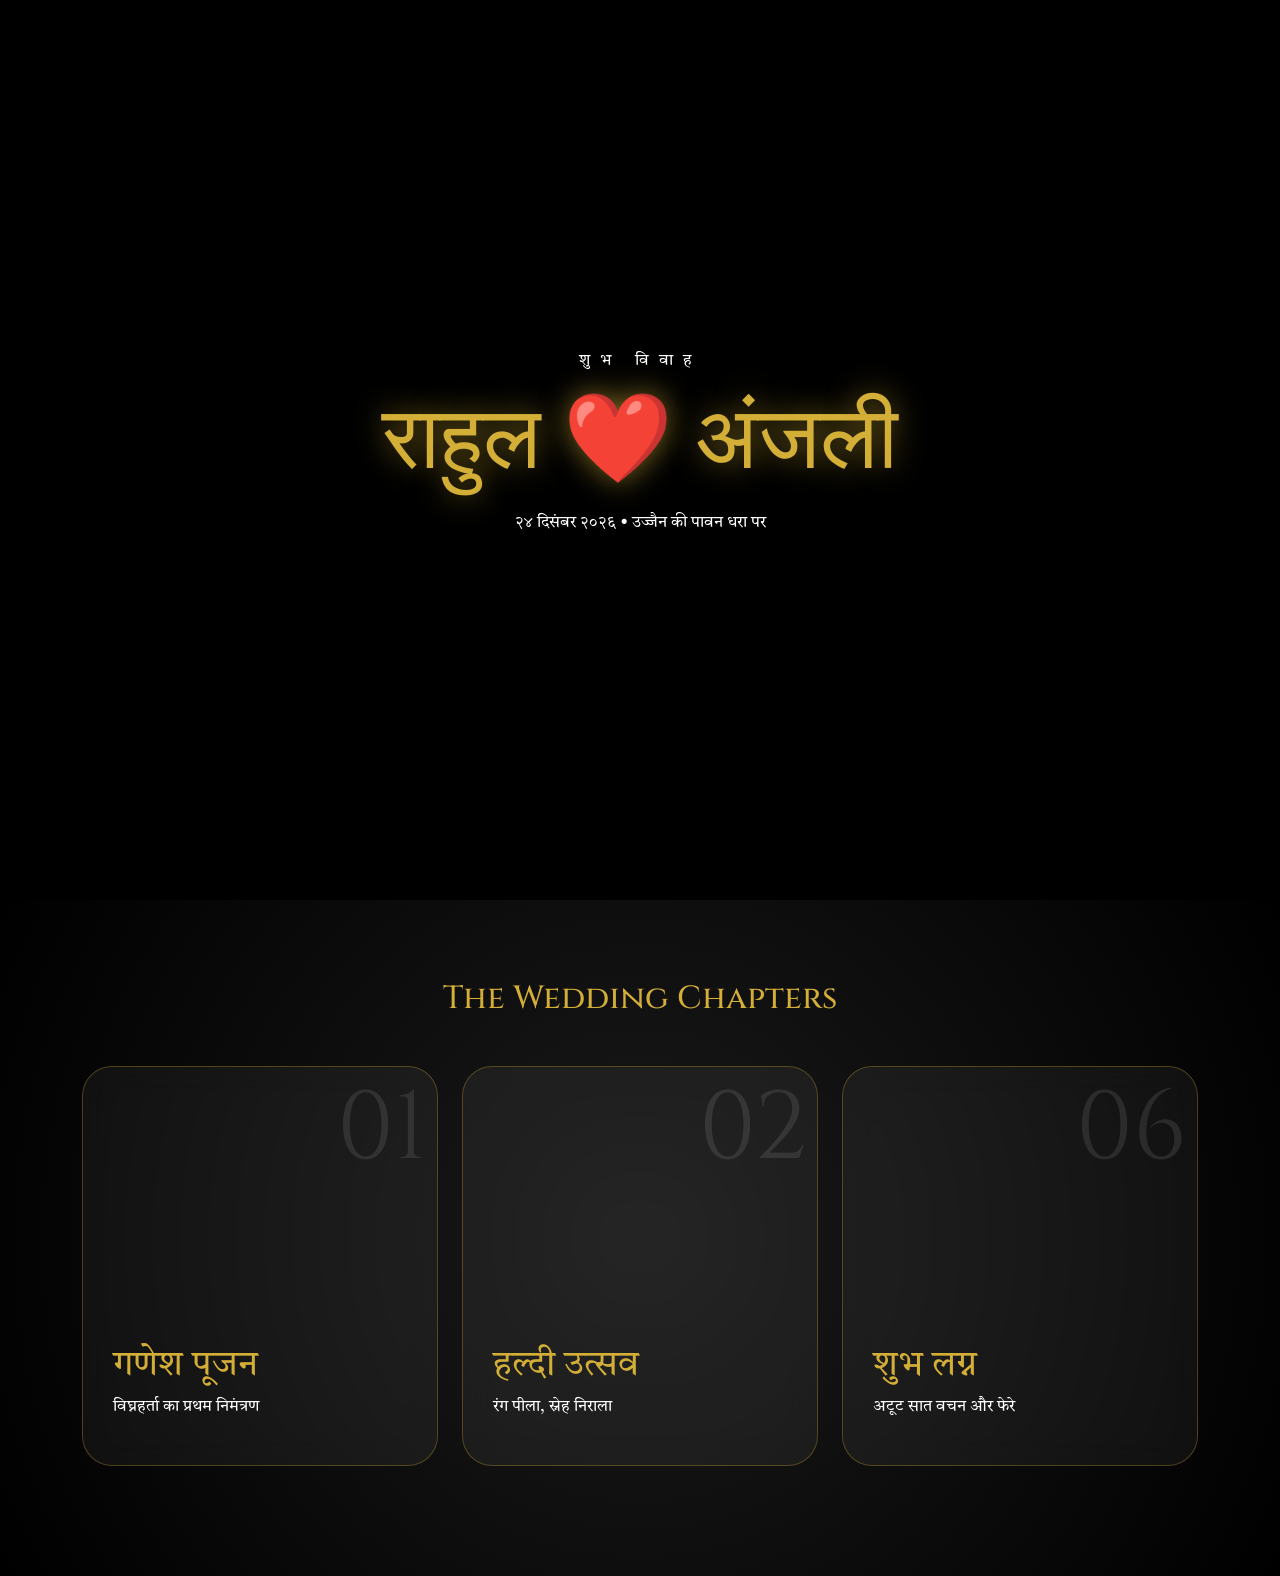
==== commit b42b77b2: "Update index.html" ====
--- a/index.html
+++ b/index.html
@@ -2,35 +2,79 @@
 <html lang="hi">
 <head>
     <meta charset="UTF-8">
-    <title>Mangalotsav | Home</title>
+    <title>The Royal Saga | Rahul & Anjali</title>
     <link href="https://cdn.jsdelivr.net/npm/bootstrap@5.3.0/dist/css/bootstrap.min.css" rel="stylesheet">
-    <link href="https://fonts.googleapis.com/css2?family=Rozha+One&family=Tiro+Devanagari+Hindi&display=swap" rel="stylesheet">
+    <link href="https://fonts.googleapis.com/css2?family=Cinzel:wght@700&family=Tiro+Devanagari+Hindi&display=swap" rel="stylesheet">
+    <link rel="stylesheet" href="https://unpkg.com/aos@2.3.1/dist/aos.css">
     <style>
-        body { background: #fff5f5; font-family: 'Tiro Devanagari Hindi', serif; }
-        .hero { height: 60vh; background: linear-gradient(rgba(0,0,0,0.6), rgba(0,0,0,0.6)), url('header.jpg'); background-size: cover; display: flex; align-items: center; justify-content: center; color: gold; text-align: center; border-bottom: 5px solid gold; }
-        .hero h1 { font-family: 'Rozha One', serif; font-size: 5rem; }
-        .event-card { background: white; border-radius: 20px; padding: 40px; text-align: center; border: 2px solid #800000; transition: 0.4s; cursor: pointer; text-decoration: none; display: block; color: #800000; margin-bottom: 20px; box-shadow: 0 10px 20px rgba(0,0,0,0.1); }
-        .event-card:hover { background: #800000; color: white; transform: scale(1.05); }
-        .event-card h3 { font-size: 2rem; margin-top: 10px; }
+        :root { --gold: #D4AF37; --deep-red: #660000; }
+        body { background: #000; color: #fff; font-family: 'Tiro Devanagari Hindi', serif; }
+        
+        /* Hero Video Background */
+        .hero {
+            height: 100vh;
+            display: flex; align-items: center; justify-content: center;
+            background: linear-gradient(rgba(0,0,0,0.7), rgba(0,0,0,0.7)), url('https://images.unsplash.com/photo-1519741497674-611481863552?auto=format&fit=crop&w=1500&q=80');
+            background-size: cover; background-attachment: fixed;
+        }
+        
+        .hero-text h1 { font-family: 'Cinzel', serif; font-size: 5.5rem; color: var(--gold); text-shadow: 0 0 30px rgba(212,175,55,0.6); }
+        
+        /* Premium Event Cards */
+        .event-grid { padding: 80px 0; background: radial-gradient(circle, #1a1a1a 0%, #000 100%); }
+        .event-card {
+            height: 400px; border-radius: 30px; border: 1px solid rgba(212,175,55,0.3);
+            background: rgba(255, 255, 255, 0.05); backdrop-filter: blur(15px);
+            transition: 0.6s cubic-bezier(0.23, 1, 0.32, 1);
+            display: flex; flex-direction: column; justify-content: flex-end;
+            padding: 30px; text-decoration: none; color: white; overflow: hidden;
+            position: relative; margin-bottom: 30px;
+        }
+        .event-card:hover { transform: translateY(-20px) scale(1.02); border-color: var(--gold); box-shadow: 0 20px 50px rgba(212,175,55,0.2); }
+        .event-card h3 { font-size: 2.2rem; color: var(--gold); z-index: 2; }
+        .card-num { font-size: 6rem; position: absolute; top: -10px; right: 10px; opacity: 0.1; font-family: 'Cinzel'; }
     </style>
 </head>
 <body>
-    <div class="hero">
-        <div>
+
+    <section class="hero">
+        <div class="hero-text text-center" data-aos="zoom-out">
+            <p style="letter-spacing: 10px;">शुभ विवाह</p>
             <h1>राहुल ❤️ अंजली</h1>
-            <p>शुभ विवाह उत्सव - उज्जैन</p>
+            <p class="mt-3">२४ दिसंबर २०२६ • उज्जैन की पावन धरा पर</p>
         </div>
+    </section>
+
+    <div class="event-grid">
+        <div class="container">
+            <h2 class="text-center mb-5" style="font-family: 'Cinzel'; color: var(--gold);">The Wedding Chapters</h2>
+            <div class="row">
+                <div class="col-md-4" data-aos="fade-up">
+                    <a href="ganesh.html" class="event-card">
+                        <div class="card-num">01</div>
+                        <h3>गणेश पूजन</h3>
+                        <p>विघ्नहर्ता का प्रथम निमंत्रण</p>
+                    </a>
+                </div>
+                <div class="col-md-4" data-aos="fade-up" data-aos-delay="100">
+                    <a href="haldi.html" class="event-card">
+                        <div class="card-num">02</div>
+                        <h3>हल्दी उत्सव</h3>
+                        <p>रंग पीला, स्नेह निराला</p>
+                    </a>
+                </div>
+                <div class="col-md-4" data-aos="fade-up" data-aos-delay="200">
+                    <a href="lagan.html" class="event-card">
+                        <div class="card-num">06</div>
+                        <h3>शुभ लग्न</h3>
+                        <p>अटूट सात वचन और फेरे</p>
+                    </a>
+                </div>
+            </div>
+            </div>
     </div>
 
-    <div class="container my-5">
-        <div class="row">
-            <div class="col-md-4"><a href="ganesh.html" class="event-card"><h3>१. गणेश पूजन</h3><p>विघ्नहर्ता का आगमन</p></a></div>
-            <div class="col-md-4"><a href="haldi.html" class="event-card"><h3>२. हल्दी उत्सव</h3><p>स्नेह और उबटन</p></a></div>
-            <div class="col-md-4"><a href="mehendi.html" class="event-card"><h3>३. मेहंदी रात</h3><p>पिया के नाम की लाली</p></a></div>
-            <div class="col-md-4"><a href="mandap.html" class="event-card"><h3>४. मण्डप पूजन</h3><p>पारिवारिक परंपराएं</p></a></div>
-            <div class="col-md-4"><a href="pratibhoj.html" class="event-card"><h3>५. प्रतिभोज</h3><p>स्वागत एवं सत्कार</p></a></div>
-            <div class="col-md-4"><a href="lagan.html" class="event-card"><h3>६. शुभ लग्न</h3><p>सात फेरे सात वचन</p></a></div>
-        </div>
-    </div>
+    <script src="https://unpkg.com/aos@2.3.1/dist/aos.js"></script>
+    <script>AOS.init();</script>
 </body>
 </html>
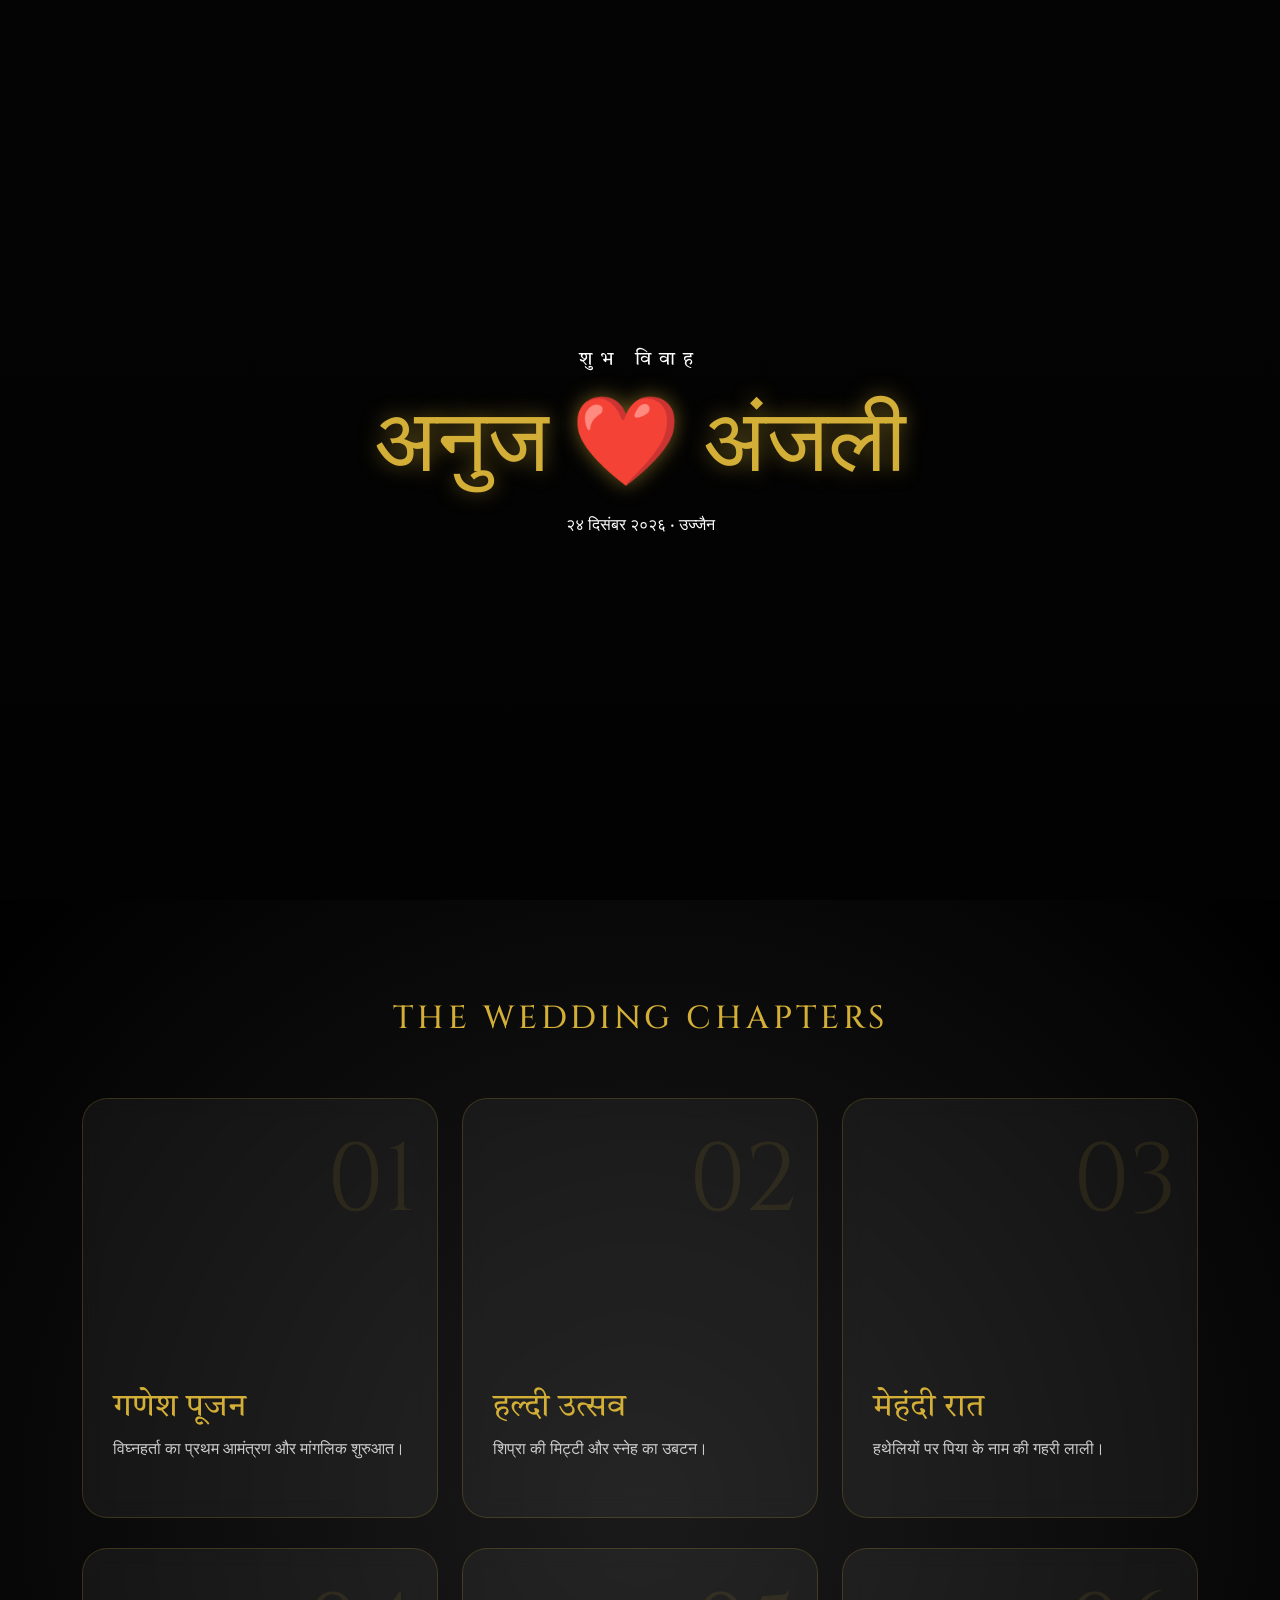
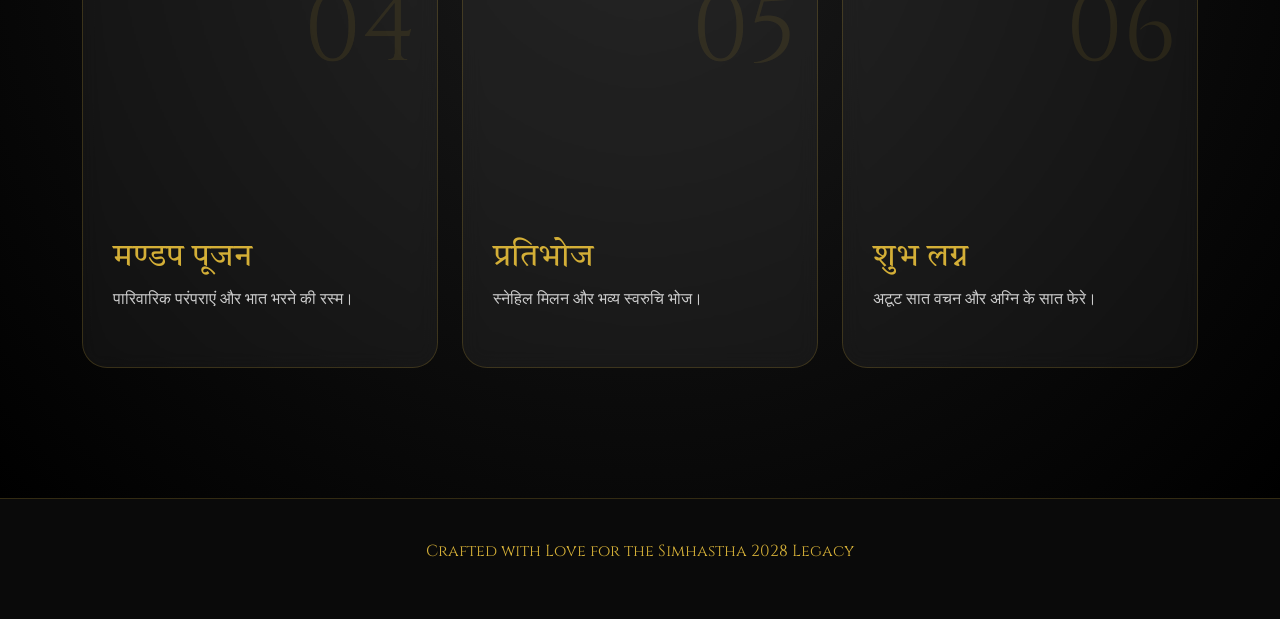
==== commit c2964b33: "Update index.html" ====
--- a/index.html
+++ b/index.html
@@ -2,79 +2,200 @@
 <html lang="hi">
 <head>
     <meta charset="UTF-8">
-    <title>The Royal Saga | Rahul & Anjali</title>
+    <meta name="viewport" content="width=device-width, initial-scale=1.0">
+    <title>The Royal Wedding | Rahul & Anjali</title>
+    
     <link href="https://cdn.jsdelivr.net/npm/bootstrap@5.3.0/dist/css/bootstrap.min.css" rel="stylesheet">
-    <link href="https://fonts.googleapis.com/css2?family=Cinzel:wght@700&family=Tiro+Devanagari+Hindi&display=swap" rel="stylesheet">
-    <link rel="stylesheet" href="https://unpkg.com/aos@2.3.1/dist/aos.css">
+    <link href="https://fonts.googleapis.com/css2?family=Cinzel:wght@700&family=Tiro+Devanagari+Hindi&family=Montserrat:wght@300&display=swap" rel="stylesheet">
+    <link href="https://unpkg.com/aos@2.3.1/dist/aos.css" rel="stylesheet">
+
     <style>
-        :root { --gold: #D4AF37; --deep-red: #660000; }
-        body { background: #000; color: #fff; font-family: 'Tiro Devanagari Hindi', serif; }
-        
-        /* Hero Video Background */
+        :root {
+            --gold: #D4AF37;
+            --dark-bg: #0a0a0a;
+            --card-bg: rgba(255, 255, 255, 0.05);
+        }
+
+        body {
+            background-color: var(--dark-bg);
+            color: #ffffff;
+            font-family: 'Tiro Devanagari Hindi', serif;
+            overflow-x: hidden;
+        }
+
+        /* --- Cinematic Hero --- */
         .hero {
             height: 100vh;
-            display: flex; align-items: center; justify-content: center;
-            background: linear-gradient(rgba(0,0,0,0.7), rgba(0,0,0,0.7)), url('https://images.unsplash.com/photo-1519741497674-611481863552?auto=format&fit=crop&w=1500&q=80');
-            background-size: cover; background-attachment: fixed;
-        }
-        
-        .hero-text h1 { font-family: 'Cinzel', serif; font-size: 5.5rem; color: var(--gold); text-shadow: 0 0 30px rgba(212,175,55,0.6); }
-        
-        /* Premium Event Cards */
-        .event-grid { padding: 80px 0; background: radial-gradient(circle, #1a1a1a 0%, #000 100%); }
-        .event-card {
-            height: 400px; border-radius: 30px; border: 1px solid rgba(212,175,55,0.3);
-            background: rgba(255, 255, 255, 0.05); backdrop-filter: blur(15px);
-            transition: 0.6s cubic-bezier(0.23, 1, 0.32, 1);
-            display: flex; flex-direction: column; justify-content: flex-end;
-            padding: 30px; text-decoration: none; color: white; overflow: hidden;
-            position: relative; margin-bottom: 30px;
-        }
-        .event-card:hover { transform: translateY(-20px) scale(1.02); border-color: var(--gold); box-shadow: 0 20px 50px rgba(212,175,55,0.2); }
-        .event-card h3 { font-size: 2.2rem; color: var(--gold); z-index: 2; }
-        .card-num { font-size: 6rem; position: absolute; top: -10px; right: 10px; opacity: 0.1; font-family: 'Cinzel'; }
+            background: linear-gradient(rgba(0,0,0,0.6), rgba(0,0,0,0.8)), 
+                        url('https://images.unsplash.com/photo-1519741497674-611481863552?auto=format&fit=crop&w=1500&q=80');
+            background-size: cover;
+            background-position: center;
+            display: flex;
+            align-items: center;
+            justify-content: center;
+            text-align: center;
+        }
+
+        .hero h1 {
+            font-family: 'Cinzel', serif;
+            font-size: clamp(3rem, 8vw, 5.5rem);
+            color: var(--gold);
+            text-shadow: 0 0 20px rgba(212, 175, 55, 0.5);
+        }
+
+        /* --- Wedding Chapters Grid --- */
+        .chapter-section {
+            padding: 100px 0;
+            background: radial-gradient(circle at center, #1a1a1a 0%, #000 100%);
+        }
+
+        .section-title {
+            font-family: 'Cinzel', serif;
+            color: var(--gold);
+            letter-spacing: 4px;
+            margin-bottom: 60px;
+            text-transform: uppercase;
+        }
+
+        .chapter-card {
+            background: var(--card-bg);
+            border: 1px solid rgba(212, 175, 55, 0.2);
+            border-radius: 25px;
+            padding: 40px 30px;
+            height: 420px;
+            display: flex;
+            flex-direction: column;
+            justify-content: flex-end;
+            position: relative;
+            overflow: hidden;
+            transition: all 0.5s cubic-bezier(0.4, 0, 0.2, 1);
+            text-decoration: none;
+            margin-bottom: 30px;
+            backdrop-filter: blur(10px);
+        }
+
+        .chapter-card:hover {
+            transform: translateY(-15px);
+            border-color: var(--gold);
+            background: rgba(212, 175, 55, 0.08);
+            box-shadow: 0 20px 40px rgba(0,0,0,0.5);
+        }
+
+        .card-num {
+            position: absolute;
+            top: 10px;
+            right: 20px;
+            font-family: 'Cinzel', serif;
+            font-size: 6rem;
+            opacity: 0.1;
+            color: var(--gold);
+            transition: 0.5s;
+        }
+
+        .chapter-card:hover .card-num {
+            opacity: 0.3;
+            transform: scale(1.1);
+        }
+
+        .chapter-card h3 {
+            color: var(--gold);
+            font-size: 2rem;
+            margin-bottom: 10px;
+            z-index: 2;
+        }
+
+        .chapter-card p {
+            color: #ccc;
+            font-size: 1rem;
+            z-index: 2;
+            font-family: 'Montserrat', sans-serif;
+        }
+
+        footer {
+            padding: 40px;
+            text-align: center;
+            border-top: 1px solid rgba(212, 175, 55, 0.2);
+            color: var(--gold);
+            font-family: 'Cinzel', serif;
+        }
     </style>
 </head>
 <body>
 
-    <section class="hero">
-        <div class="hero-text text-center" data-aos="zoom-out">
-            <p style="letter-spacing: 10px;">शुभ विवाह</p>
-            <h1>राहुल ❤️ अंजली</h1>
-            <p class="mt-3">२४ दिसंबर २०२६ • उज्जैन की पावन धरा पर</p>
+    <header class="hero">
+        <div data-aos="zoom-out" data-aos-duration="2000">
+            <p style="letter-spacing: 8px; font-size: 1.2rem;">शुभ विवाह</p>
+            <h1>अनुज ❤️ अंजली</h1>
+            <p class="mt-3" style="font-family: 'Montserrat';">२४ दिसंबर २०२६ • उज्जैन</p>
+        </div>
+    </header>
+
+    <section class="chapter-section">
+        <div class="container">
+            <h2 class="text-center section-title" data-aos="fade-up">The Wedding Chapters</h2>
+            
+            <div class="row">
+                <div class="col-md-4" data-aos="fade-up">
+                    <a href="ganesh.html" class="chapter-card">
+                        <div class="card-num">01</div>
+                        <h3>गणेश पूजन</h3>
+                        <p>विघ्नहर्ता का प्रथम आमंत्रण और मांगलिक शुरुआत।</p>
+                    </a>
+                </div>
+
+                <div class="col-md-4" data-aos="fade-up" data-aos-delay="100">
+                    <a href="haldi.html" class="chapter-card">
+                        <div class="card-num">02</div>
+                        <h3>हल्दी उत्सव</h3>
+                        <p>शिप्रा की मिट्टी और स्नेह का उबटन।</p>
+                    </a>
+                </div>
+
+                <div class="col-md-4" data-aos="fade-up" data-aos-delay="200">
+                    <a href="mehendi.html" class="chapter-card">
+                        <div class="card-num">03</div>
+                        <h3>मेहंदी रात</h3>
+                        <p>हथेलियों पर पिया के नाम की गहरी लाली।</p>
+                    </a>
+                </div>
+
+                <div class="col-md-4" data-aos="fade-up" data-aos-delay="300">
+                    <a href="mandap.html" class="chapter-card">
+                        <div class="card-num">04</div>
+                        <h3>मण्डप पूजन</h3>
+                        <p>पारिवारिक परंपराएं और भात भरने की रस्म।</p>
+                    </a>
+                </div>
+
+                <div class="col-md-4" data-aos="fade-up" data-aos-delay="400">
+                    <a href="pratibhoj.html" class="chapter-card">
+                        <div class="card-num">05</div>
+                        <h3>प्रतिभोज</h3>
+                        <p>स्नेहिल मिलन और भव्य स्वरुचि भोज।</p>
+                    </a>
+                </div>
+
+                <div class="col-md-4" data-aos="fade-up" data-aos-delay="500">
+                    <a href="lagan.html" class="chapter-card">
+                        <div class="card-num">06</div>
+                        <h3>शुभ लग्न</h3>
+                        <p>अटूट सात वचन और अग्नि के सात फेरे।</p>
+                    </a>
+                </div>
+            </div>
         </div>
     </section>
 
-    <div class="event-grid">
-        <div class="container">
-            <h2 class="text-center mb-5" style="font-family: 'Cinzel'; color: var(--gold);">The Wedding Chapters</h2>
-            <div class="row">
-                <div class="col-md-4" data-aos="fade-up">
-                    <a href="ganesh.html" class="event-card">
-                        <div class="card-num">01</div>
-                        <h3>गणेश पूजन</h3>
-                        <p>विघ्नहर्ता का प्रथम निमंत्रण</p>
-                    </a>
-                </div>
-                <div class="col-md-4" data-aos="fade-up" data-aos-delay="100">
-                    <a href="haldi.html" class="event-card">
-                        <div class="card-num">02</div>
-                        <h3>हल्दी उत्सव</h3>
-                        <p>रंग पीला, स्नेह निराला</p>
-                    </a>
-                </div>
-                <div class="col-md-4" data-aos="fade-up" data-aos-delay="200">
-                    <a href="lagan.html" class="event-card">
-                        <div class="card-num">06</div>
-                        <h3>शुभ लग्न</h3>
-                        <p>अटूट सात वचन और फेरे</p>
-                    </a>
-                </div>
-            </div>
-            </div>
-    </div>
+    <footer>
+        <p>Crafted with Love for the Simhastha 2028 Legacy</p>
+    </footer>
 
     <script src="https://unpkg.com/aos@2.3.1/dist/aos.js"></script>
-    <script>AOS.init();</script>
+    <script>
+        AOS.init({
+            duration: 1000,
+            once: true
+        });
+    </script>
 </body>
 </html>
